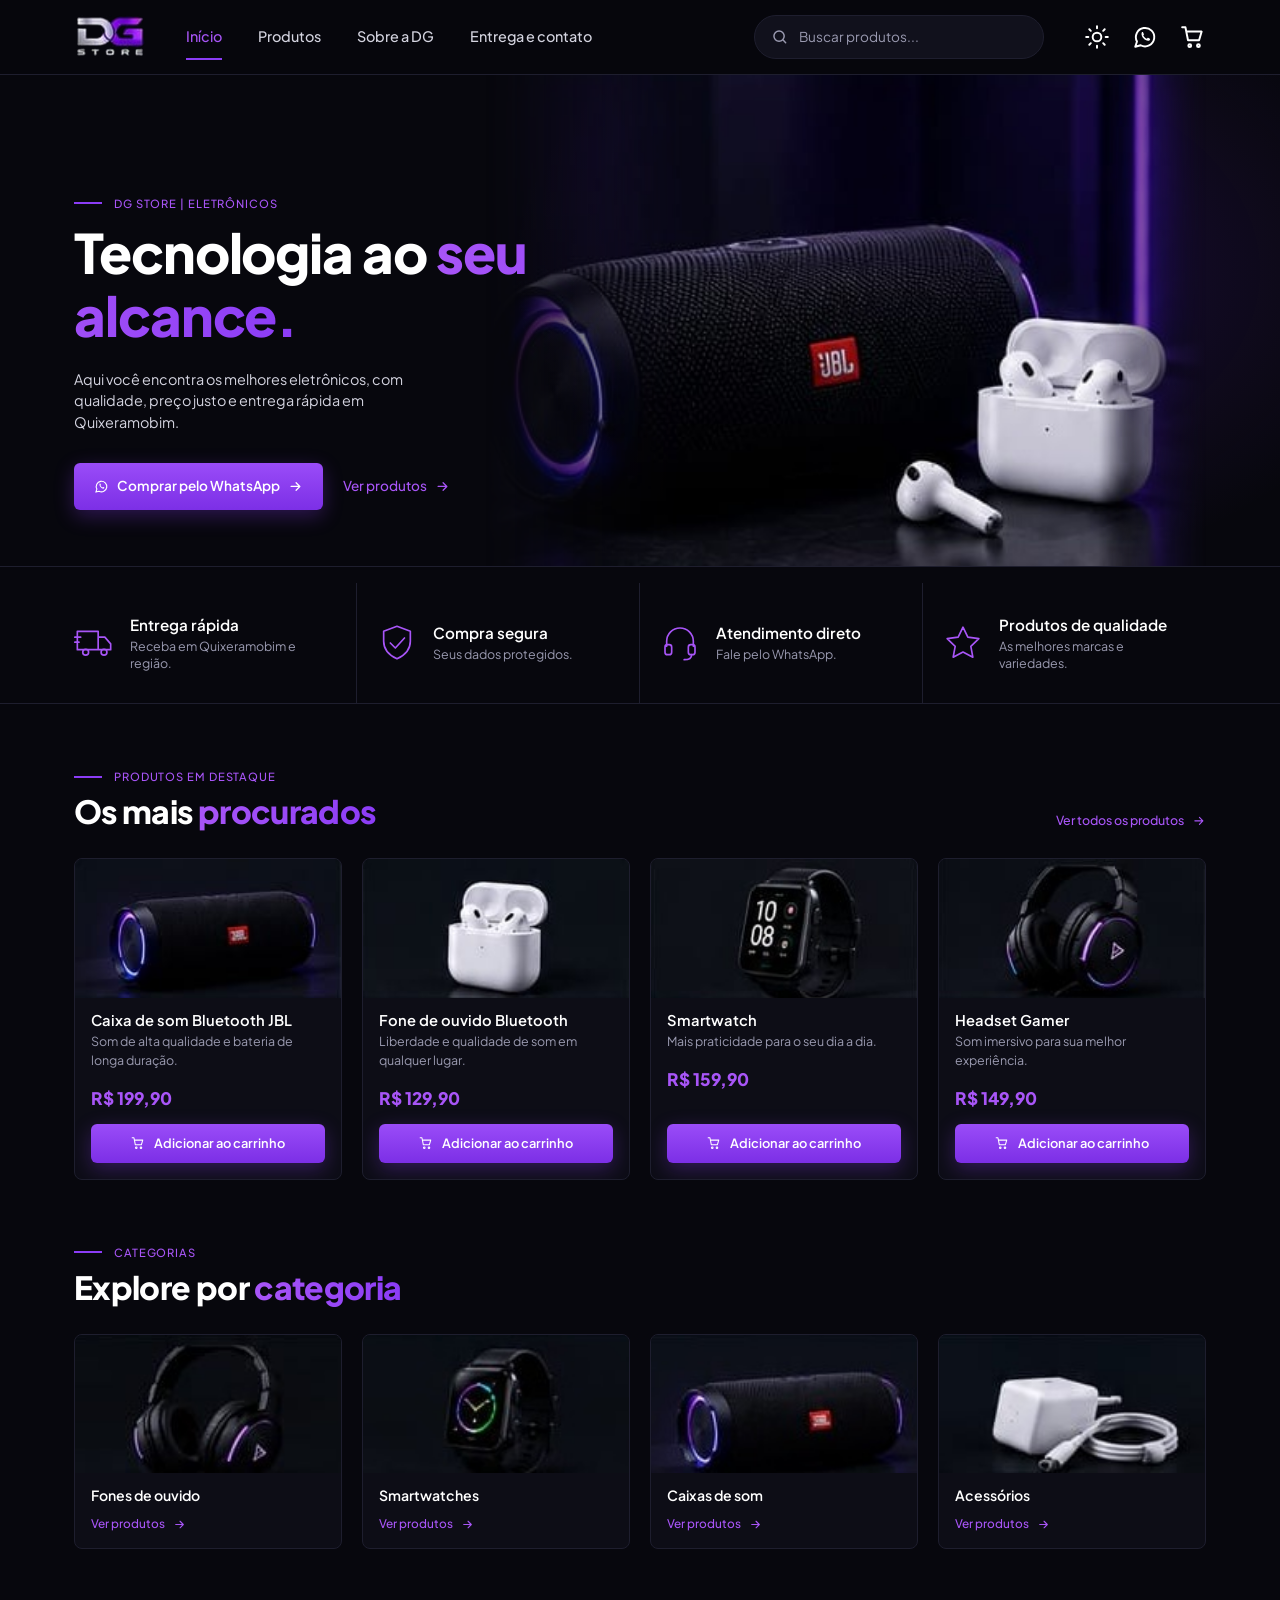
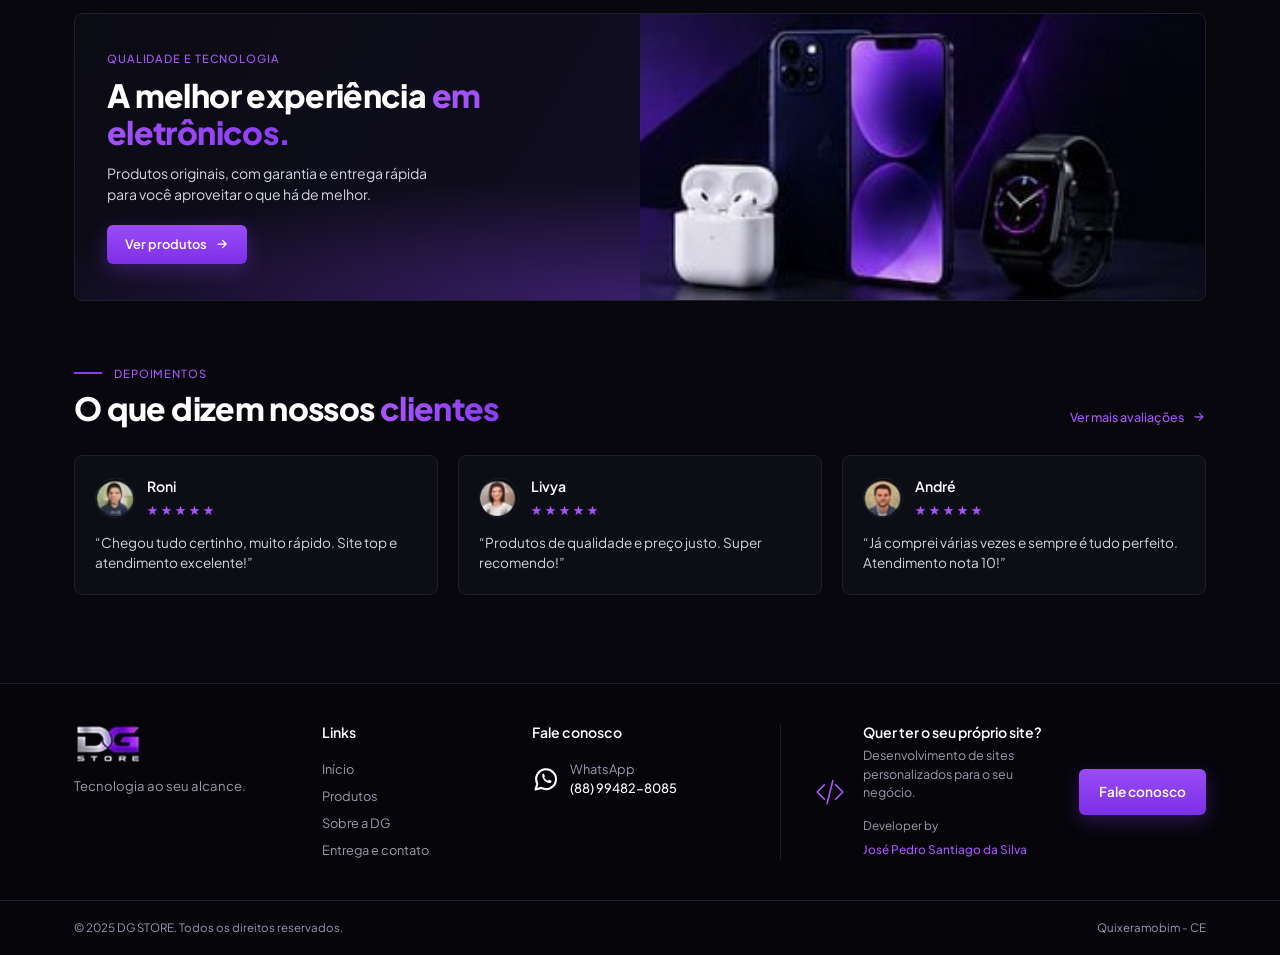
==== index.html @ e9f0715b "Primeiro commit" ====
<!DOCTYPE html>
<html lang="pt-BR">
<head>
  <meta charset="UTF-8">
  <meta name="viewport" content="width=device-width, initial-scale=1, viewport-fit=cover">
  <title>DG Store | Tecnologia ao seu alcance</title>
  <meta name="description" content="Os melhores eletrônicos com qualidade, preço justo e entrega rápida em Quixeramobim.">
  <meta name="theme-color" content="#07070d">
  <script src="js/theme.js"></script>
  <link rel="preconnect" href="https://fonts.googleapis.com">
  <link rel="preconnect" href="https://fonts.gstatic.com" crossorigin>
  <link href="https://fonts.googleapis.com/css2?family=Plus+Jakarta+Sans:wght@400;500;600;700;800&display=swap" rel="stylesheet">
  <link rel="stylesheet" href="css/base.css">
  <link rel="stylesheet" href="css/header.css">
  <link rel="stylesheet" href="css/hero.css">
  <link rel="stylesheet" href="css/sections.css">
  <link rel="stylesheet" href="css/cart.css">
  <link rel="stylesheet" href="css/footer.css">
</head>
<body class="home">
<div id="app-header"></div>

<main>
  <!-- 1. Hero -->
  <div class="intro screen">
  <section class="hero on-dark" id="inicio">
    <div class="container hero__inner">
      <div class="hero__content">
        <p class="eyebrow">DG Store | Eletrônicos</p>
        <h1>Tecnologia ao <span class="grad">seu alcance.</span></h1>
        <p class="hero__text">Aqui você encontra os melhores eletrônicos, com qualidade, preço justo e entrega rápida em Quixeramobim.</p>
        <div class="hero__actions">
          <a href="#" class="btn btn--primary" data-wa><svg class="icon"><use href="#i-wa"/></svg>Comprar pelo WhatsApp<svg class="icon"><use href="#i-arrow"/></svg></a>
          <a href="#produtos" class="link-arrow">Ver produtos <svg class="icon"><use href="#i-arrow"/></svg></a>
        </div>
      </div>
      <div class="hero__media"><img src="assets/img/hero.jpg" alt="Caixa de som JBL e fones de ouvido sem fio"></div>
    </div>
  </section>

  <!-- 2. Diferenciais -->
  <section class="features">
    <ul class="container features__list">
      <li><svg class="icon icon--xl"><use href="#i-truck"/></svg><div><strong>Entrega rápida</strong><span>Receba em Quixeramobim e região.</span></div></li>
      <li><svg class="icon icon--xl"><use href="#i-shield"/></svg><div><strong>Compra segura</strong><span>Seus dados protegidos.</span></div></li>
      <li><svg class="icon icon--xl"><use href="#i-headset"/></svg><div><strong>Atendimento direto</strong><span>Fale pelo WhatsApp.</span></div></li>
      <li><svg class="icon icon--xl"><use href="#i-star"/></svg><div><strong>Produtos de qualidade</strong><span>As melhores marcas e variedades.</span></div></li>
    </ul>
  </section>
  </div>

  <!-- 3. Mais procurados -->
  <section class="section screen" id="produtos">
    <div class="container">
      <header class="section__head">
        <div>
          <p class="eyebrow">Produtos em destaque</p>
          <h2>Os mais <span class="grad">procurados</span></h2>
        </div>
        <a href="#categorias" class="link-arrow link-arrow--sm">Ver todos os produtos <svg class="icon"><use href="#i-arrow"/></svg></a>
      </header>
      <div class="grid grid--products" id="productGrid"></div>
      <p class="empty" id="emptyMsg" hidden>Nenhum produto encontrado para sua busca.</p>
    </div>
  </section>

  <!-- 4. Categorias -->
  <section class="section screen" id="categorias">
    <div class="container">
      <header class="section__head">
        <div>
          <p class="eyebrow">Categorias</p>
          <h2>Explore por <span class="grad">categoria</span></h2>
        </div>
      </header>
      <div class="grid grid--categories" id="categoryGrid"></div>
    </div>
  </section>

  <!-- 5. Banner -->
  <section class="section screen" id="sobre">
    <div class="container">
      <div class="promo on-dark">
        <div class="promo__content">
          <p class="eyebrow eyebrow--plain">Qualidade e tecnologia</p>
          <h2>A melhor experiência <span class="grad">em eletrônicos.</span></h2>
          <p>Produtos originais, com garantia e entrega rápida para você aproveitar o que há de melhor.</p>
          <a href="#produtos" class="btn btn--primary btn--sm">Ver produtos <svg class="icon"><use href="#i-arrow"/></svg></a>
        </div>
        <div class="promo__media"><img src="assets/img/banner.jpg" alt="Smartphone, fones e smartwatch" loading="lazy"></div>
      </div>
    </div>
  </section>

  <!-- 6. Depoimentos -->
  <section class="section screen">
    <div class="container">
      <header class="section__head">
        <div>
          <p class="eyebrow">Depoimentos</p>
          <h2>O que dizem nossos <span class="grad">clientes</span></h2>
        </div>
        <a href="#" class="link-arrow link-arrow--sm" data-wa>Ver mais avaliações <svg class="icon"><use href="#i-arrow"/></svg></a>
      </header>
      <div class="grid grid--reviews" id="reviewGrid"></div>
    </div>
  </section>
</main>

<div id="app-footer"></div>

<script src="js/data.js"></script>
<script src="js/utils.js"></script>
<script src="js/cart.js"></script>
<script src="js/layout.js"></script>
<script src="js/cart-ui.js"></script>
<script src="js/render.js"></script>
<script src="js/main.js"></script>
</body>
</html>
---- css/base.css ----
/* ===== Variáveis ===== */
:root {
  --radius: 8px;
  --container: 1180px;
  --header-h: 64px;
  --font: "Plus Jakarta Sans", system-ui, -apple-system, "Segoe UI", sans-serif;
  --purple: #8b3cf6;
  --img-bg: #0b0f17; /* fundo das fotos de produto (escuras nos dois temas) */
}
@media (min-width: 900px) { :root { --header-h: 72px; } }

/* ===== Tema escuro (padrão). .on-dark mantém hero/banner escuros também no tema claro ===== */
:root, .on-dark {
  color-scheme: dark;
  --bg: #07070d;
  --surface: #0d0d16;
  --surface-2: #11111c;
  --border: #1e1e2e;
  --text: #ffffff;
  --text-soft: #d4d4e0;
  --muted: #9a9ab0;
  --purple-light: #a855f7;
  --grad-a: #a855f7;
  --grad-b: #8b3cf6;
  --header-bg: rgba(7, 7, 13, .94);
  --footer-bg: #05050a;
}

/* ===== Tema claro ===== */
:root[data-theme="light"] {
  color-scheme: light;
  --bg: #f4f4fa;
  --surface: #ffffff;
  --surface-2: #ececf6;
  --border: #dedeea;
  --text: #12121c;
  --text-soft: #3a3a52;
  --muted: #5f5f78;
  --purple-light: #7a2fe0;
  --grad-a: #8b3cf6;
  --grad-b: #6d28d9;
  --header-bg: rgba(255, 255, 255, .92);
  --footer-bg: #ffffff;
}
.on-dark { color: var(--text); }

/* ===== Reset ===== */
*, *::before, *::after { box-sizing: border-box; margin: 0; padding: 0; }
html {
  scroll-behavior: smooth;
  scroll-padding-top: var(--header-h);
  scroll-snap-type: y proximity; /* só age em elementos com scroll-snap-align (.screen) */
}
body {
  font-family: var(--font);
  background: var(--bg);
  color: var(--text);
  line-height: 1.5;
  -webkit-font-smoothing: antialiased;
  overflow-x: hidden;
}
body.no-scroll { overflow: hidden; }
img { display: block; max-width: 100%; height: auto; }
a { color: inherit; text-decoration: none; }
ul { list-style: none; }
button, input { font: inherit; color: inherit; }
button { background: none; border: 0; cursor: pointer; }
[hidden] { display: none !important; }
:focus-visible { outline: 2px solid var(--purple-light); outline-offset: 3px; }

/* ===== Layout ===== */
.container { width: 100%; max-width: var(--container); margin-inline: auto; padding-inline: 16px; }
@media (min-width: 600px) { .container { padding-inline: 24px; } }

/* Mobile: cada seção ocupa a tela inteira (abaixo do cabeçalho) */
.screen {
  display: flex;
  flex-direction: column;
  justify-content: center;
  min-height: calc(100vh - var(--header-h));
  min-height: calc(100svh - var(--header-h));
  scroll-snap-align: start;
}
/* Desktop: fluxo normal, sem tela cheia */
@media (min-width: 900px) {
  html { scroll-snap-type: none; }
  .screen { display: block; min-height: 0; scroll-snap-align: none; }
}

/* ===== Ícones ===== */
.icon { width: 1.1em; height: 1.1em; flex-shrink: 0; }
.icon--lg { width: 26px; height: 26px; }
.icon--xl { width: 40px; height: 40px; color: var(--purple-light); }

/* ===== Tipografia ===== */
h1, h2, h3 { line-height: 1.15; letter-spacing: -0.02em; }
h2 { font-size: clamp(1.5rem, 5vw, 2rem); font-weight: 800; }
.grad { background: linear-gradient(90deg, var(--grad-a), var(--grad-b)); -webkit-background-clip: text; background-clip: text; -webkit-text-fill-color: transparent; }

.eyebrow {
  display: flex;
  align-items: center;
  gap: 12px;
  margin-bottom: 10px;
  font-size: 0.7rem;
  font-weight: 500;
  letter-spacing: 0.08em;
  text-transform: uppercase;
  color: var(--purple-light);
}
.eyebrow::before { content: ""; width: 28px; height: 2px; background: var(--purple); }
.eyebrow--plain::before { display: none; }

/* ===== Botões e links ===== */
.btn {
  display: inline-flex;
  align-items: center;
  justify-content: center;
  gap: 8px;
  padding: 13px 20px;
  border-radius: 6px;
  font-size: 0.85rem;
  font-weight: 600;
  white-space: nowrap;
  transition: transform .2s, filter .2s;
}
.btn--primary { color: #fff; background: linear-gradient(180deg, #9a4cf8, #7c2fe6); box-shadow: 0 6px 20px rgba(139, 60, 246, .3); }
.btn--primary:hover:not(:disabled) { transform: translateY(-2px); filter: brightness(1.1); }
.btn:disabled { opacity: .45; cursor: not-allowed; box-shadow: none; }
.btn--sm { padding: 10px 12px; font-size: 0.78rem; }
.btn--block { width: 100%; }

.link-arrow {
  display: inline-flex;
  align-items: center;
  gap: 8px;
  font-size: 0.85rem;
  font-weight: 500;
  color: var(--purple-light);
  transition: gap .2s;
}
.link-arrow:hover { gap: 12px; }
.link-arrow--sm { font-size: 0.78rem; }
---- css/header.css ----
.header {
  position: sticky;
  top: 0;
  z-index: 50;
  background: var(--header-bg);
  backdrop-filter: blur(12px);
  border-bottom: 1px solid var(--border);
}
.header__inner { display: flex; align-items: center; min-height: var(--header-h); }
.logo img { width: 60px; height: auto; }

/* Mobile: menu em painel que abre sob o cabeçalho */
.header__menu {
  position: absolute;
  top: 100%; left: 0; right: 0;
  display: none;
  flex-direction: column;
  gap: 16px;
  padding: 8px 16px 24px;
  background: var(--bg);
  border-bottom: 1px solid var(--border);
}
.header__menu.is-open { display: flex; }

.nav { display: flex; flex-direction: column; }
.nav__link {
  position: relative;
  padding: 14px 0;
  border-bottom: 1px solid var(--border);
  font-size: 0.95rem;
  font-weight: 500;
  color: var(--text-soft);
}
.nav__link:hover, .nav__link.is-active { color: var(--purple-light); }

.search {
  display: flex;
  align-items: center;
  gap: 10px;
  padding: 12px 16px;
  background: var(--surface-2);
  border: 1px solid var(--border);
  border-radius: 999px;
  color: var(--muted);
}
.search:focus-within { border-color: var(--purple); }
.search input { flex: 1; min-width: 0; background: none; border: 0; outline: 0; font-size: 0.85rem; color: var(--text); }
.search input::placeholder { color: var(--muted); }

.header__actions { display: flex; align-items: center; gap: 20px; margin-left: auto; }
.icon-btn { position: relative; display: grid; place-items: center; transition: color .2s; }
.icon-btn:hover { color: var(--purple-light); }
.cart__badge {
  position: absolute;
  top: -8px; right: -10px;
  display: grid; place-items: center;
  min-width: 18px; height: 18px; padding: 0 4px;
  background: var(--purple);
  border-radius: 999px;
  font-size: 0.66rem;
  font-weight: 700;
}

/* Hambúrguer */
.burger { display: flex; flex-direction: column; justify-content: space-between; width: 26px; height: 20px; }
.burger span { height: 2px; background: var(--text); border-radius: 2px; transition: transform .25s, opacity .25s; }
.burger[aria-expanded="true"] span:nth-child(1) { transform: translateY(9px) rotate(45deg); }
.burger[aria-expanded="true"] span:nth-child(2) { opacity: 0; }
.burger[aria-expanded="true"] span:nth-child(3) { transform: translateY(-9px) rotate(-45deg); }

/* Desktop: menu em linha */
@media (min-width: 900px) {
  .header__inner { gap: 40px; }
  .logo img { width: 72px; }
  .burger { display: none; }
  .header__menu {
    position: static;
    flex: 1;
    display: flex;
    flex-direction: row;
    align-items: center;
    gap: 24px;
    padding: 0;
    background: none;
    border: 0;
  }
  .nav { flex-direction: row; gap: 36px; }
  .nav__link { padding: 26px 0; border: 0; font-size: 0.9rem; }
  .nav__link.is-active::after {
    content: "";
    position: absolute;
    left: 0; right: 0; bottom: 14px;
    height: 2px;
    background: var(--purple);
  }
  .search { width: 100%; max-width: 290px; margin-left: auto; padding: 11px 16px; }
  .header__actions { margin-left: 0; gap: 22px; }
}

/* ===== Botão de tema: mostra o sol no escuro e a lua no claro ===== */
.theme-toggle .icon-moon { display: none; }
:root[data-theme="light"] .theme-toggle .icon-sun { display: none; }
:root[data-theme="light"] .theme-toggle .icon-moon { display: block; }
/* Logo (branco) escurece no tema claro mantendo o roxo */
:root[data-theme="light"] .logo-img { filter: invert(1) hue-rotate(180deg); }
.burger span { background: var(--text); }
---- css/hero.css ----
/* ===== Mobile: hero + diferenciais formam uma única tela escura ===== */
.intro {
  background: radial-gradient(ellipse 90% 40% at 50% 55%, rgba(109, 40, 217, .28), transparent 70%), #07070d;
  border-bottom: 1px solid var(--border);
  color: #fff;
}

.hero {
  position: relative;
  flex: 1;
  display: flex;
  flex-direction: column;
  overflow: hidden;
}

/* Degradê atrás do texto para manter a leitura sobre a imagem */
.hero::before {
  content: "";
  position: absolute;
  inset: 0;
  z-index: 1;
  background: linear-gradient(to bottom, rgba(7, 7, 13, .9) 0%, rgba(7, 7, 13, .6) 50%, transparent 85%);
  pointer-events: none;
}

.hero__inner {
  flex: 1;
  display: flex;
  flex-direction: column;
  justify-content: flex-start;
  gap: 12px;
}

.hero__content {
  position: relative;
  z-index: 2;
  padding-top: 80px;
}

.hero h1 {
  margin-bottom: 10px;
  font-size: clamp(2rem, 9vw, 2.6rem);
  font-weight: 800;
}

.hero__text {
  max-width: 380px;
  margin-bottom: 16px;
  font-size: 0.9rem;
  color: var(--text-soft);
}

.hero__actions {
  display: flex;
  align-items: center;
  flex-wrap: wrap;
  gap: 10px 20px;
}

/* Imagem de fundo: ancorada na base do hero, atrás do texto, com a proporção original (594x304) */
.hero__media {
  position: absolute;
  bottom: 0;
  left: 50%;
  width: 150%;
  aspect-ratio: 594 / 304;
  transform: translateX(-46%);
  -webkit-mask-image: linear-gradient(to bottom, transparent, #000 40%);
  mask-image: linear-gradient(to bottom, transparent, #000 40%);
}

.hero__media img {
  width: 100%;
  height: 100%;
  object-fit: cover;
}

/* Diferenciais: 4 cartões compactos (2x2) dentro do hero */
.features__list {
  display: grid;
  grid-template-columns: 1fr 1fr;
  gap: 8px;
  padding-bottom: 14px;
  margin-top: 16px;
}

.features__list li {
  display: flex;
  flex-direction: column;
  gap: 6px;
  padding: 10px 12px;
  background: rgba(255, 255, 255, .05);
  border: 1px solid rgba(255, 255, 255, .1);
  border-radius: var(--radius);
}

.features__list .icon--xl {
  width: 24px;
  height: 24px;
}

.features__list strong {
  display: block;
  margin-bottom: 2px;
  font-size: 0.8rem;
  line-height: 1.25;
  font-weight: 600;
  color: #fff;
}

.features__list span {
  display: block;
  font-size: 0.7rem;
  line-height: 1.35;
  color: #b4b4c8;
}

/* ===== Desktop: hero com imagem à direita e faixa de diferenciais abaixo ===== */
@media (min-width: 900px) {
  .intro {
    background: none;
    color: inherit;
    border-bottom: 0;
  }

  .hero {
    display: block;
    border-bottom: 1px solid var(--border);
    background: radial-gradient(ellipse 50% 90% at 75% 40%, rgba(109, 40, 217, .22), transparent 70%), var(--bg);
  }

  .hero::before {
    display: none;
  }

  .hero__inner {
    position: relative;
    flex-direction: row;
    justify-content: flex-start;
    align-items: center;
    gap: 0;
    min-height: 420px;
  }

  .hero__content {
    max-width: 460px;
    max-width: 460px;
    padding-top: 120px;
    padding-bottom: 56px;
    position: relative;
    z-index: 2;
  }

  .hero h1 {
    margin-bottom: 22px;
    font-size: clamp(2.8rem, 4.6vw, 3.4rem);
  }

  .hero__text {
    margin-bottom: 30px;
  }

  .hero__media {  
    position: absolute;
    top: 0;
    right: 24px;
    bottom: 0;
    width: min(62%, 720px);
    left: auto;
    transform: none;
    aspect-ratio: auto;
    -webkit-mask-image: linear-gradient(to right, transparent, #000 28%, #000 85%, transparent);
    mask-image: linear-gradient(to right, transparent, #000 28%, #000 85%, transparent);
  }

  .features {
    border-bottom: 1px solid var(--border);
  }

  .features__list {
    grid-template-columns: repeat(4, 1fr);
    gap: 0;
    padding-bottom: 0;

  }

  .features__list li {
    flex-direction: row;
    align-items: center;
    gap: 16px;
    padding: 32px 20px;
    background: none;
    border: 0;
    border-right: 1px solid var(--border);
    border-radius: 0;
  }

  .features__list li:first-child {
    padding-left: 0;
  }

  .features__list li:last-child {
    border-right: 0;
  }

  .features__list .icon--xl {
    width: 40px;
    height: 40px;
  }

  .features__list strong {
    margin-bottom: 4px;
    font-size: 0.95rem;
    color: var(--text);
  }

  .features__list span {
    font-size: 0.78rem;
    color: var(--muted);
  }
}
---- css/sections.css ----
/* ===== Seção ===== */
.section { padding-block: 28px; }
.section__head { display: flex; flex-direction: column; align-items: flex-start; gap: 10px; margin-bottom: 20px; }
.section__head .eyebrow { margin-bottom: 8px; }

/* ===== Grids (mobile: 2 colunas compactas) ===== */
.grid { display: grid; gap: 12px; }
.grid--products, .grid--categories { grid-template-columns: repeat(2, 1fr); }
.grid--reviews { grid-template-columns: 1fr; }

.card {
  display: flex;
  flex-direction: column;
  overflow: hidden;
  background: var(--surface);
  border: 1px solid var(--border);
  border-radius: var(--radius);
  transition: border-color .25s;
}
.card:hover { border-color: rgba(139, 60, 246, .55); }
.card__img { aspect-ratio: 1.92; overflow: hidden; background: var(--img-bg); }
.card__img img { width: 100%; height: 100%; object-fit: cover; }

/* ===== Produtos ===== */
.product__body { display: flex; flex-direction: column; flex: 1; padding: 12px; }
.product__name { margin-bottom: 4px; font-size: 0.85rem; font-weight: 600; letter-spacing: 0; }
.product__desc { display: none; margin-bottom: 12px; font-size: 0.78rem; color: var(--muted); }
.product__price { margin: 4px 0 12px; font-size: 1rem; font-weight: 800; color: var(--purple-light); }
.product .btn { margin-top: auto; }
.btn__extra { display: none; }
.empty { padding: 32px 0; text-align: center; color: var(--muted); }

/* ===== Categorias ===== */
.category__body { padding: 10px 12px 12px; }
.category__name { display: block; margin-bottom: 4px; font-size: 0.88rem; font-weight: 600; }
.category .link-arrow { font-size: 0.74rem; }

/* ===== Banner ===== */
.promo {
  display: grid;
  overflow: hidden;
  border: 1px solid var(--border);
  border-radius: var(--radius);
  background:
    radial-gradient(ellipse 80% 60% at 50% 100%, rgba(139, 60, 246, .35), transparent 70%),
    linear-gradient(120deg, #0b0b14, #14102a);
}
.promo__content { padding: 28px 20px 8px; }
.promo h2 { margin-bottom: 12px; }
.promo p:not(.eyebrow) { max-width: 340px; margin-bottom: 20px; font-size: 0.88rem; color: var(--text-soft); }
.promo__media img { width: 100%; height: 220px; object-fit: cover; }

/* ===== Depoimentos ===== */
.review { padding: 18px; gap: 12px; }
.review__head { display: flex; align-items: center; gap: 12px; }
.review__head img { width: 40px; height: 40px; border-radius: 50%; object-fit: cover; border: 1px solid var(--border); }
.review__name { display: block; font-size: 0.88rem; font-weight: 600; }
.review__stars { color: var(--purple-light); font-size: 0.78rem; letter-spacing: 3px; }
.review p { font-size: 0.85rem; color: var(--text-soft); }

/* ===== Página de categoria ===== */
.page-head {
  padding-block: 28px 8px;
  background: radial-gradient(ellipse 70% 100% at 80% 0%, rgba(109, 40, 217, .22), transparent 70%);
}
.breadcrumb { display: flex; gap: 8px; margin-bottom: 18px; font-size: 0.78rem; color: var(--muted); }
.breadcrumb a:hover { color: var(--purple-light); }
.page-head h1 { margin-bottom: 10px; font-size: clamp(1.9rem, 8vw, 2.8rem); font-weight: 800; }
.page-head__desc { max-width: 520px; font-size: 0.92rem; color: var(--text-soft); }

/* ===== Tablet e acima ===== */
@media (min-width: 600px) {
  .grid { gap: 16px; }
  .grid--reviews { grid-template-columns: repeat(3, 1fr); }
  .product__desc { display: block; }
  .btn__extra { display: inline; }
  .section__head { flex-direction: row; align-items: flex-end; justify-content: space-between; }
  .promo { grid-template-columns: 1fr 1fr; }
  .promo__content { align-self: center; padding: 36px 32px; }
  .promo__media img { height: 100%; min-height: 200px; }
}

/* ===== Desktop ===== */
@media (min-width: 900px) {
  .section { padding-block: 40px 24px; }
  .section#produtos { padding-top: 64px; }
  .section__head { margin-bottom: 28px; }
  .grid { gap: 20px; }
  .grid--products, .grid--categories { grid-template-columns: repeat(4, 1fr); }
  .product__body { padding: 14px 16px 16px; }
  .product__name { font-size: 0.92rem; }
  .product__price { font-size: 1.08rem; }
  .btn--sm { padding: 10px 18px; font-size: 0.8rem; }
  .category__body { padding: 12px 16px 14px; }
  .review { padding: 20px; }
  .page-head { padding-block: 40px 16px; }
}

/* ===== Mobile e tablet: seções em tela cheia sem espaços vazios ===== */
@media (max-width: 899px) {
  .section.screen { padding-block: 20px; }
  .section.screen > .container { flex: 1; display: flex; flex-direction: column; }
  .section.screen .section__head { margin-bottom: 16px; }
  .section.screen .grid { flex: 1; grid-auto-rows: 1fr; }
  .section.screen .card__img { flex: 1; aspect-ratio: auto; min-height: 100px; }

  .product__name { font-size: 0.92rem; }
  .category__name { font-size: 0.95rem; }
  .review { justify-content: center; }
  .review__head img { width: 48px; height: 48px; }
  .review p { font-size: 0.95rem; }

  .promo { flex: 1; }
}
@media (max-width: 599px) {
  .promo { grid-template-rows: auto 1fr; }
  .promo__media { min-height: 0; position: relative; }
  .promo__media img { position: absolute; inset: 0; height: 100%; }
}

/* Cartões de produto: imagem com a proporção exata do cartão (quadrada no celular) */
.card__img picture { display: contents; }
@media (max-width: 899px) {
  .section.screen > .container { justify-content: center; }
  .section.screen .grid--products { flex: none; grid-auto-rows: auto; }
  .section.screen .product .card__img { flex: none; aspect-ratio: 1.5; min-height: 0; }
}
@media (max-width: 599px) {
  .section.screen .product .card__img { aspect-ratio: 1; }
}
---- css/cart.css ----
/* ===== Gaveta do carrinho ===== */
.drawer-overlay {
  position: fixed;
  inset: 0;
  z-index: 90;
  background: rgba(0, 0, 0, .65);
  opacity: 0;
  pointer-events: none;
  transition: opacity .25s;
}
.drawer-overlay.is-open { opacity: 1; pointer-events: auto; }

.drawer {
  position: fixed;
  top: 0; right: 0; bottom: 0;
  z-index: 100;
  display: flex;
  flex-direction: column;
  width: min(100%, 420px);
  background: var(--surface);
  border-left: 1px solid var(--border);
  transform: translateX(100%);
  visibility: hidden;
  transition: transform .3s, visibility 0s .3s;
}
.drawer.is-open { transform: none; visibility: visible; transition: transform .3s; }

.drawer__head {
  display: flex;
  align-items: center;
  justify-content: space-between;
  padding: 16px;
  border-bottom: 1px solid var(--border);
}
.drawer__head h2 { font-size: 1.15rem; }
.drawer__body { flex: 1; overflow-y: auto; padding: 8px 16px; }
.cart-empty { padding: 48px 8px; text-align: center; font-size: 0.9rem; color: var(--muted); }

.cart-item { display: grid; grid-template-columns: 64px 1fr auto; gap: 12px; align-items: start; padding: 14px 0; border-bottom: 1px solid var(--border); }
.cart-item img { width: 64px; height: 64px; object-fit: cover; border-radius: 6px; background: var(--img-bg); }
.cart-item__name { display: block; font-size: 0.88rem; font-weight: 600; line-height: 1.3; }
.cart-item__price { display: block; margin: 2px 0 8px; font-size: 0.88rem; font-weight: 700; color: var(--purple-light); }

.qty { display: inline-flex; align-items: center; border: 1px solid var(--border); border-radius: 6px; }
.qty button { width: 32px; height: 30px; font-size: 1.1rem; transition: color .2s; }
.qty button:hover { color: var(--purple-light); }
.qty span { min-width: 28px; text-align: center; font-size: 0.85rem; font-weight: 600; }

.drawer__foot {
  display: flex;
  flex-direction: column;
  gap: 12px;
  padding: 16px;
  padding-bottom: max(16px, env(safe-area-inset-bottom));
  border-top: 1px solid var(--border);
}
.field { display: flex; flex-direction: column; gap: 6px; font-size: 0.78rem; color: var(--muted); }
.field input {
  padding: 11px 14px;
  background: var(--surface-2);
  border: 1px solid var(--border);
  border-radius: 6px;
  font-size: 0.88rem;
  outline: 0;
}
.field input:focus { border-color: var(--purple); }
.drawer__total { display: flex; justify-content: space-between; align-items: center; font-size: 0.95rem; }
.drawer__total strong { font-size: 1.25rem; font-weight: 800; color: var(--purple-light); }
.drawer__clear { align-self: center; font-size: 0.78rem; color: var(--muted); text-decoration: underline; }
.drawer__clear:hover { color: var(--text); }

/* ===== Aviso rápido ===== */
.toast {
  position: fixed;
  left: 50%;
  bottom: max(20px, env(safe-area-inset-bottom));
  z-index: 120;
  width: max-content;
  max-width: calc(100% - 32px);
  padding: 12px 18px;
  background: var(--purple);
  border-radius: 999px;
  font-size: 0.82rem;
  font-weight: 600;
  text-align: center;
  box-shadow: 0 8px 24px rgba(0, 0, 0, .5);
  transform: translate(-50%, 20px);
  opacity: 0;
  pointer-events: none;
  transition: transform .25s, opacity .25s;
}
.toast.is-visible { transform: translate(-50%, 0); opacity: 1; }
---- css/footer.css ----
.footer { display: flex; flex-direction: column; margin-top: 32px; background: var(--footer-bg); border-top: 1px solid var(--border); }
.footer__grid { display: grid; grid-template-columns: 1fr 1fr; gap: 28px 20px; padding-block: 32px; }
.footer__brand { grid-column: 1 / -1; }
.footer__brand img { width: 68px; margin-bottom: 12px; }
.footer__brand p { font-size: 0.82rem; color: var(--muted); }

.footer h3 { margin-bottom: 12px; font-size: 0.88rem; font-weight: 600; letter-spacing: 0; }
.footer__col { display: flex; flex-direction: column; gap: 8px; }
.footer__col a { font-size: 0.8rem; color: var(--muted); transition: color .2s; }
.footer__col a:hover { color: var(--purple-light); }
.footer .footer__wa { display: flex; align-items: center; gap: 10px; line-height: 1.5; }
.footer__wa .icon { width: 28px; height: 28px; color: var(--text); }
.footer__wa strong { color: var(--text); font-weight: 500; }

.footer__dev {
  grid-column: 1 / -1;
  display: flex;
  flex-wrap: wrap;
  align-items: center;
  gap: 16px;
  padding-top: 24px;
  border-top: 1px solid var(--border);
}
.footer__dev .icon--xl { width: 34px; height: 34px; }
.footer__dev > div { flex: 1; min-width: 200px; }
.footer__dev h3 { margin-bottom: 6px; }
.footer__dev p { margin-bottom: 10px; font-size: 0.78rem; color: var(--muted); }
.footer__dev small { font-size: 0.74rem; color: var(--muted); line-height: 1.6; }
.footer__dev small a { color: var(--purple-light); font-weight: 500; }
.footer__dev .btn { width: 100%; }

.footer__bottom { padding-block: 18px; border-top: 1px solid var(--border); font-size: 0.72rem; color: var(--muted); }
.footer__bottom .container { display: flex; flex-direction: column; align-items: center; gap: 6px; text-align: center; }

/* Início no celular: o rodapé também ocupa a tela */
.home .footer {
  min-height: calc(100vh - var(--header-h));
  min-height: calc(100svh - var(--header-h));
  margin-top: 0;
  scroll-snap-align: start;
}
.home .footer__grid { flex: 1; align-content: center; }

@media (min-width: 900px) {
  .footer, .home .footer { min-height: 0; margin-top: 64px; scroll-snap-align: none; }
  .footer__grid, .home .footer__grid { flex: none; grid-template-columns: 1.1fr .9fr 1.1fr 2fr; gap: 32px; padding-block: 40px; }
  .footer__brand { grid-column: auto; }
  .footer__dev { grid-column: auto; flex-wrap: nowrap; padding: 0 0 0 32px; border-top: 0; border-left: 1px solid var(--border); }
  .footer__dev .btn { width: auto; }
  .footer__bottom .container { flex-direction: row; justify-content: space-between; }
}
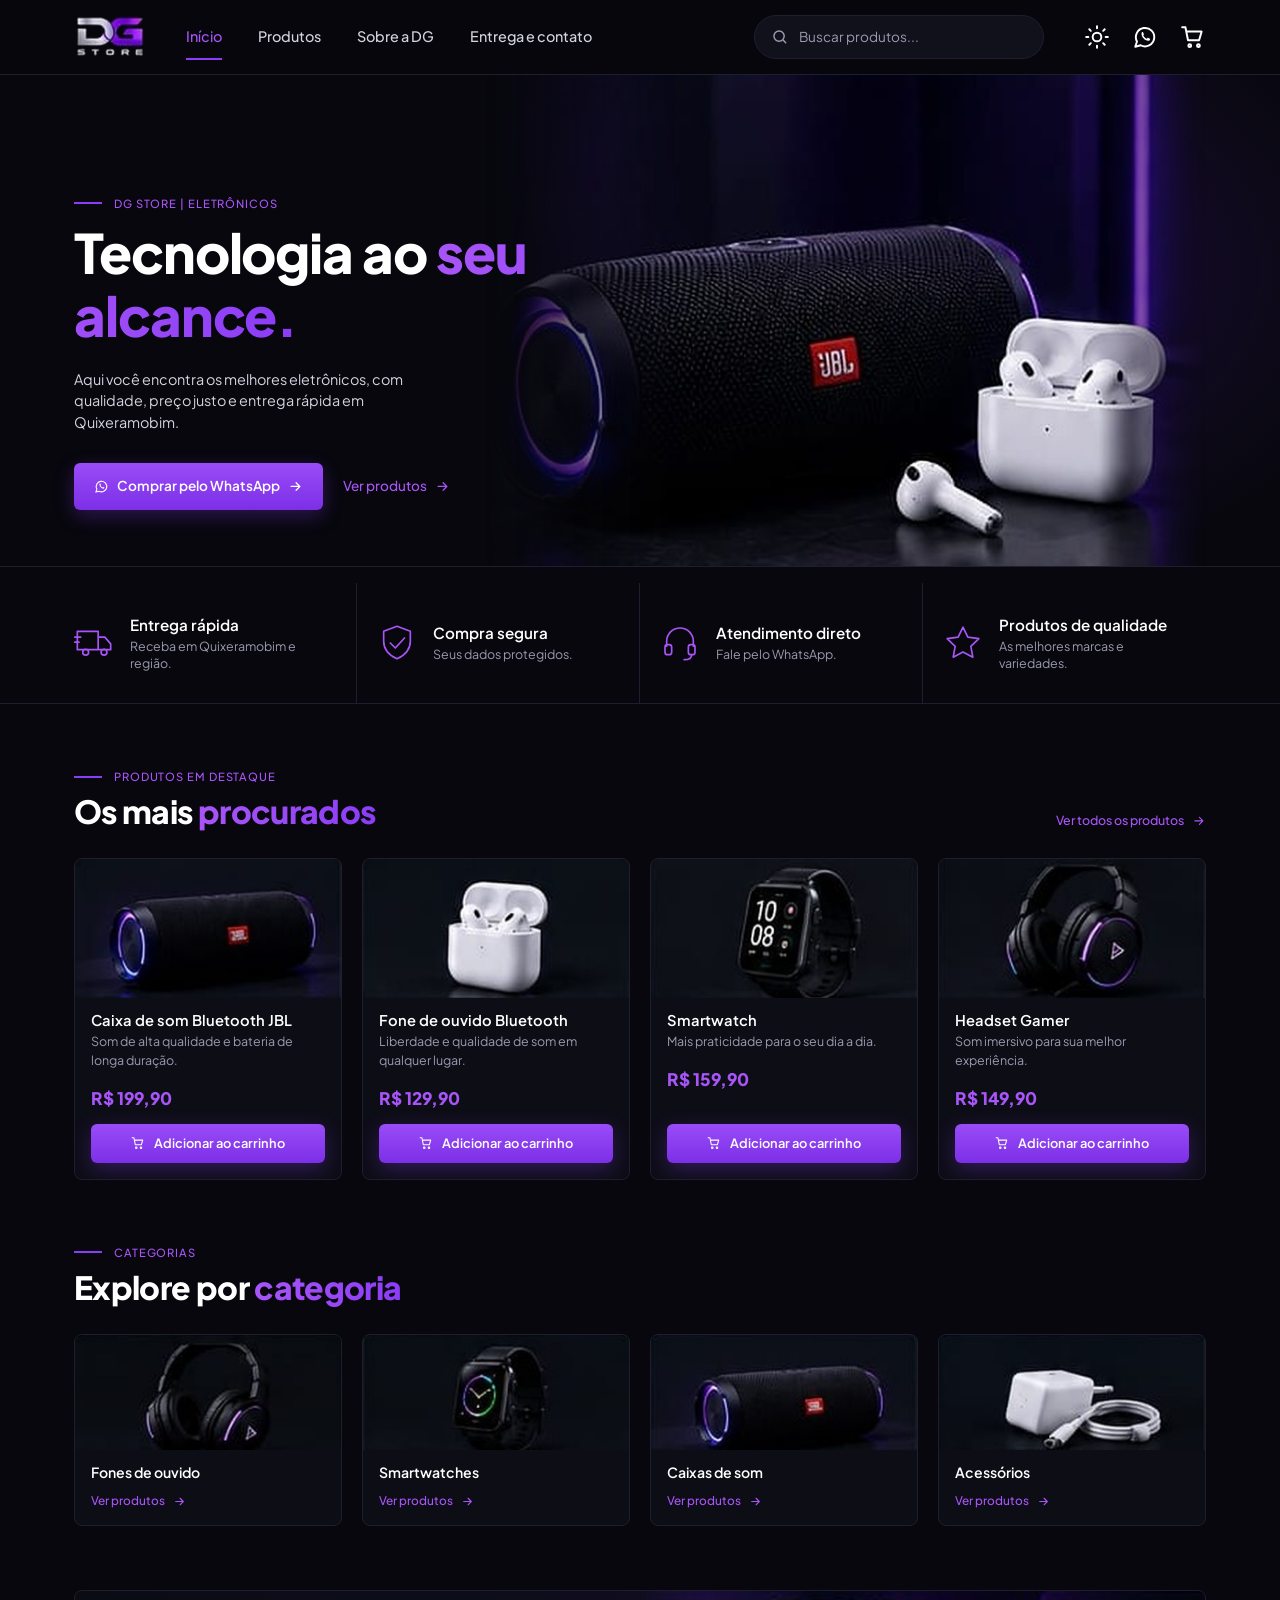
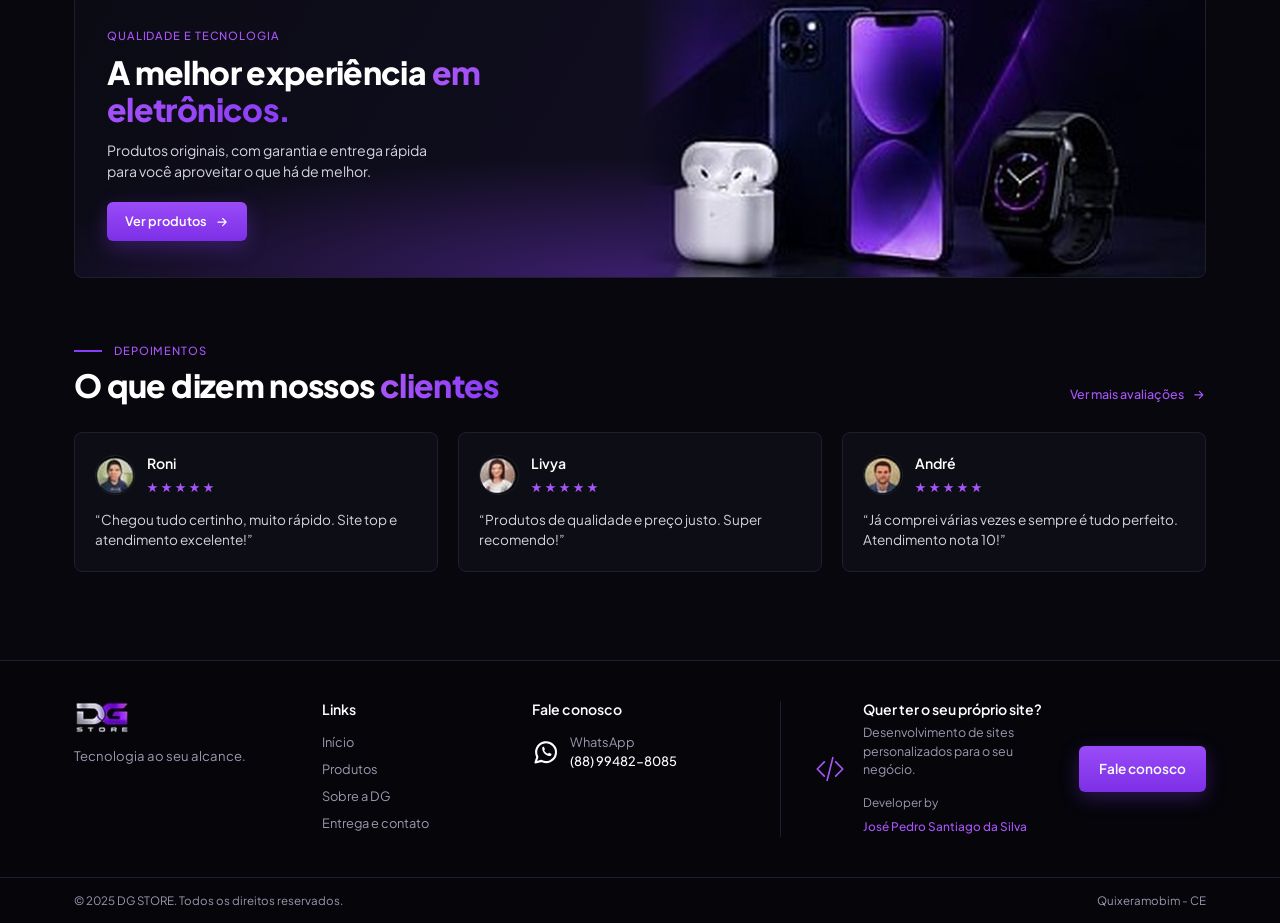
==== commit 273218d7: "Atualiza projeto" ====
--- a/index.html
+++ b/index.html
@@ -23,7 +23,7 @@
 <main>
   <!-- 1. Hero -->
   <div class="intro screen">
-  <section class="hero on-dark" id="inicio">
+  <section class="hero" id="inicio">
     <div class="container hero__inner">
       <div class="hero__content">
         <p class="eyebrow">DG Store | Eletrônicos</p>
@@ -87,7 +87,12 @@
           <p>Produtos originais, com garantia e entrega rápida para você aproveitar o que há de melhor.</p>
           <a href="#produtos" class="btn btn--primary btn--sm">Ver produtos <svg class="icon"><use href="#i-arrow"/></svg></a>
         </div>
-        <div class="promo__media"><img src="assets/img/banner.jpg" alt="Smartphone, fones e smartwatch" loading="lazy"></div>
+        <div class="promo__media">
+          <picture>
+            <source media="(max-width: 899px)" srcset="assets/img/banner-m.jpg">
+            <img src="assets/img/banner.jpg" alt="Smartphone, fones e smartwatch" loading="lazy">
+          </picture>
+        </div>
       </div>
     </div>
   </section>
--- a/css/base.css
+++ b/css/base.css
@@ -24,6 +24,7 @@
   --grad-b: #8b3cf6;
   --header-bg: rgba(7, 7, 13, .94);
   --footer-bg: #05050a;
+  --glow: rgba(109, 40, 217, .28);
 }
 
 /* ===== Tema claro ===== */
@@ -41,6 +42,7 @@
   --grad-b: #6d28d9;
   --header-bg: rgba(255, 255, 255, .92);
   --footer-bg: #ffffff;
+  --glow: rgba(139, 60, 246, .14);
 }
 .on-dark { color: var(--text); }
 
--- a/css/header.css
+++ b/css/header.css
@@ -101,6 +101,8 @@
 .theme-toggle .icon-moon { display: none; }
 :root[data-theme="light"] .theme-toggle .icon-sun { display: none; }
 :root[data-theme="light"] .theme-toggle .icon-moon { display: block; }
-/* Logo (branco) escurece no tema claro mantendo o roxo */
-:root[data-theme="light"] .logo-img { filter: invert(1) hue-rotate(180deg); }
+/* Dois logos: o claro escurece o D e o STORE mantendo o G roxo */
+.logo-img--light { display: none; }
+:root[data-theme="light"] .logo-img--dark { display: none; }
+:root[data-theme="light"] .logo-img--light { display: block; }
 .burger span { background: var(--text); }
--- a/css/hero.css
+++ b/css/hero.css
@@ -1,8 +1,8 @@
-/* ===== Mobile: hero + diferenciais formam uma única tela escura ===== */
+/* ===== Mobile: hero + diferenciais formam uma única tela, que segue o tema (escuro ou claro) ===== */
 .intro {
-  background: radial-gradient(ellipse 90% 40% at 50% 55%, rgba(109, 40, 217, .28), transparent 70%), #07070d;
+  background: radial-gradient(ellipse 90% 40% at 50% 55%, var(--glow), transparent 70%), var(--bg);
   border-bottom: 1px solid var(--border);
-  color: #fff;
+  color: var(--text);
 }
 
 .hero {
@@ -19,7 +19,7 @@
   position: absolute;
   inset: 0;
   z-index: 1;
-  background: linear-gradient(to bottom, rgba(7, 7, 13, .9) 0%, rgba(7, 7, 13, .6) 50%, transparent 85%);
+  background: linear-gradient(to bottom, color-mix(in srgb, var(--bg) 90%, transparent) 0%, color-mix(in srgb, var(--bg) 60%, transparent) 50%, transparent 85%);
   pointer-events: none;
 }
 
@@ -89,8 +89,8 @@
   flex-direction: column;
   gap: 6px;
   padding: 10px 12px;
-  background: rgba(255, 255, 255, .05);
-  border: 1px solid rgba(255, 255, 255, .1);
+  background: var(--surface);
+  border: 1px solid var(--border);
   border-radius: var(--radius);
 }
 
@@ -105,14 +105,32 @@
   font-size: 0.8rem;
   line-height: 1.25;
   font-weight: 600;
-  color: #fff;
+  color: var(--text);
 }
 
 .features__list span {
   display: block;
   font-size: 0.7rem;
   line-height: 1.35;
-  color: #b4b4c8;
+  color: var(--muted);
+}
+
+/* Tema claro no celular: seção branca e a foto escura vira um cartão arredondado abaixo do texto */
+:root[data-theme="light"] .hero::before { display: none; }
+:root[data-theme="light"] .hero__inner { gap: 12px; }
+:root[data-theme="light"] .hero__media {
+  position: relative;
+  bottom: auto;
+  left: auto;
+  width: 100%;
+  aspect-ratio: 2.3 / 1;
+  margin-top: auto;
+  transform: none;
+  overflow: hidden;
+  border-radius: 14px;
+  box-shadow: 0 12px 28px rgba(40, 20, 90, .18);
+  -webkit-mask-image: none;
+  mask-image: none;
 }
 
 /* ===== Desktop: hero com imagem à direita e faixa de diferenciais abaixo ===== */
@@ -121,6 +139,31 @@
     background: none;
     color: inherit;
     border-bottom: 0;
+  }
+
+  /* No desktop o hero é sempre escuro (a foto tem fundo escuro), em qualquer tema */
+  .hero {
+    --bg: #07070d;
+    --border: #1e1e2e;
+    --text: #ffffff;
+    --text-soft: #d4d4e0;
+    --purple-light: #a855f7;
+    --grad-a: #a855f7;
+    --grad-b: #8b3cf6;
+    color: #fff;
+  }
+  :root[data-theme="light"] .hero__media {
+    position: absolute;
+    top: 0;
+    right: 24px;
+    bottom: 0;
+    width: min(62%, 720px);
+    margin: 0;
+    aspect-ratio: auto;
+    border-radius: 0;
+    box-shadow: none;
+    -webkit-mask-image: linear-gradient(to right, transparent, #000 28%, #000 85%, transparent);
+    mask-image: linear-gradient(to right, transparent, #000 28%, #000 85%, transparent);
   }
 
   .hero {
--- a/css/sections.css
+++ b/css/sections.css
@@ -31,6 +31,7 @@
 .empty { padding: 32px 0; text-align: center; color: var(--muted); }
 
 /* ===== Categorias ===== */
+.category .card__img { aspect-ratio: 2.3; }
 .category__body { padding: 10px 12px 12px; }
 .category__name { display: block; margin-bottom: 4px; font-size: 0.88rem; font-weight: 600; }
 .category .link-arrow { font-size: 0.74rem; }
@@ -48,7 +49,8 @@
 .promo__content { padding: 28px 20px 8px; }
 .promo h2 { margin-bottom: 12px; }
 .promo p:not(.eyebrow) { max-width: 340px; margin-bottom: 20px; font-size: 0.88rem; color: var(--text-soft); }
-.promo__media img { width: 100%; height: 220px; object-fit: cover; }
+.promo__media picture { display: contents; }
+.promo__media img { width: 100%; height: auto; aspect-ratio: 1.25; object-fit: cover; }
 
 /* ===== Depoimentos ===== */
 .review { padding: 18px; gap: 12px; }
@@ -86,6 +88,7 @@
   .section#produtos { padding-top: 64px; }
   .section__head { margin-bottom: 28px; }
   .grid { gap: 20px; }
+  .promo__media img { aspect-ratio: auto; }
   .grid--products, .grid--categories { grid-template-columns: repeat(4, 1fr); }
   .product__body { padding: 14px 16px 16px; }
   .product__name { font-size: 0.92rem; }
@@ -106,16 +109,12 @@
 
   .product__name { font-size: 0.92rem; }
   .category__name { font-size: 0.95rem; }
-  .review { justify-content: center; }
-  .review__head img { width: 48px; height: 48px; }
-  .review p { font-size: 0.95rem; }
+  .review { justify-content: center; gap: 14px; padding: 22px; }
+  .review__head img { width: 56px; height: 56px; }
+  .review__name { font-size: 1rem; }
+  .review__stars { font-size: 0.9rem; }
+  .review p { font-size: 1.05rem; line-height: 1.55; }
 
-  .promo { flex: 1; }
-}
-@media (max-width: 599px) {
-  .promo { grid-template-rows: auto 1fr; }
-  .promo__media { min-height: 0; position: relative; }
-  .promo__media img { position: absolute; inset: 0; height: 100%; }
 }
 
 /* Cartões de produto: imagem com a proporção exata do cartão (quadrada no celular) */
@@ -128,3 +127,36 @@
 @media (max-width: 599px) {
   .section.screen .product .card__img { aspect-ratio: 1; }
 }
+
+/* Categorias: foto inteira, sem esticar nem cortar */
+@media (max-width: 899px) {
+  .section.screen .grid--categories { flex: none; grid-auto-rows: auto; }
+  .section.screen .category .card__img { flex: none; aspect-ratio: 2.3; min-height: 0; }
+}
+/* Celular: cartão horizontal (miniatura à esquerda, nome à direita) */
+@media (max-width: 599px) {
+  .grid--categories { grid-template-columns: 1fr; }
+  .category { flex-direction: row; align-items: stretch; }
+  .section.screen .category .card__img { flex: 0 0 42%; aspect-ratio: 1.2; }
+  .category__body { flex: 1; display: flex; flex-direction: column; justify-content: center; gap: 6px; padding: 12px 16px; }
+  .category__name { margin: 0; font-size: 1.05rem; }
+  .category .link-arrow { font-size: 0.8rem; }
+}
+
+/* Emendas suaves: a foto se funde ao fundo do cartão */
+.promo__media img {
+  -webkit-mask-image: linear-gradient(to bottom, transparent, #000 28%);
+          mask-image: linear-gradient(to bottom, transparent, #000 28%);
+}
+@media (min-width: 600px) {
+  .promo__media img {
+    -webkit-mask-image: linear-gradient(to right, transparent, #000 12%);
+            mask-image: linear-gradient(to right, transparent, #000 12%);
+  }
+}
+@media (max-width: 599px) {
+  :root:not([data-theme="light"]) .category .card__img img {
+    -webkit-mask-image: linear-gradient(to right, #000 78%, transparent);
+            mask-image: linear-gradient(to right, #000 78%, transparent);
+  }
+}
--- a/css/footer.css
+++ b/css/footer.css
@@ -1,10 +1,10 @@
-.footer { display: flex; flex-direction: column; margin-top: 32px; background: var(--footer-bg); border-top: 1px solid var(--border); }
-.footer__grid { display: grid; grid-template-columns: 1fr 1fr; gap: 28px 20px; padding-block: 32px; }
-.footer__brand { grid-column: 1 / -1; }
-.footer__brand img { width: 68px; margin-bottom: 12px; }
+.footer { display: flex; flex-direction: column; margin-top: 0; background: var(--footer-bg); border-top: 1px solid var(--border); }
+.footer__grid { display: grid; grid-template-columns: 1fr 1fr; gap: 20px 16px; padding-block: 24px; }
+.footer__brand { grid-column: 1 / -1; display: flex; align-items: center; gap: 12px; }
+.footer__brand img { width: 56px; }
 .footer__brand p { font-size: 0.82rem; color: var(--muted); }
 
-.footer h3 { margin-bottom: 12px; font-size: 0.88rem; font-weight: 600; letter-spacing: 0; }
+.footer h3 { margin-bottom: 8px; font-size: 0.88rem; font-weight: 600; letter-spacing: 0; }
 .footer__col { display: flex; flex-direction: column; gap: 8px; }
 .footer__col a { font-size: 0.8rem; color: var(--muted); transition: color .2s; }
 .footer__col a:hover { color: var(--purple-light); }
@@ -17,8 +17,8 @@
   display: flex;
   flex-wrap: wrap;
   align-items: center;
-  gap: 16px;
-  padding-top: 24px;
+  gap: 12px 16px;
+  padding-top: 16px;
   border-top: 1px solid var(--border);
 }
 .footer__dev .icon--xl { width: 34px; height: 34px; }
@@ -29,22 +29,14 @@
 .footer__dev small a { color: var(--purple-light); font-weight: 500; }
 .footer__dev .btn { width: 100%; }
 
-.footer__bottom { padding-block: 18px; border-top: 1px solid var(--border); font-size: 0.72rem; color: var(--muted); }
+.footer__bottom { padding-block: 14px; border-top: 1px solid var(--border); font-size: 0.72rem; color: var(--muted); }
 .footer__bottom .container { display: flex; flex-direction: column; align-items: center; gap: 6px; text-align: center; }
 
-/* Início no celular: o rodapé também ocupa a tela */
-.home .footer {
-  min-height: calc(100vh - var(--header-h));
-  min-height: calc(100svh - var(--header-h));
-  margin-top: 0;
-  scroll-snap-align: start;
-}
-.home .footer__grid { flex: 1; align-content: center; }
-
 @media (min-width: 900px) {
-  .footer, .home .footer { min-height: 0; margin-top: 64px; scroll-snap-align: none; }
-  .footer__grid, .home .footer__grid { flex: none; grid-template-columns: 1.1fr .9fr 1.1fr 2fr; gap: 32px; padding-block: 40px; }
-  .footer__brand { grid-column: auto; }
+  .footer { margin-top: 64px; }
+  .footer__grid { grid-template-columns: 1.1fr .9fr 1.1fr 2fr; gap: 32px; padding-block: 40px; }
+  .footer__brand { display: block; grid-column: auto; }
+  .footer__brand img { margin-bottom: 12px; }
   .footer__dev { grid-column: auto; flex-wrap: nowrap; padding: 0 0 0 32px; border-top: 0; border-left: 1px solid var(--border); }
   .footer__dev .btn { width: auto; }
   .footer__bottom .container { flex-direction: row; justify-content: space-between; }
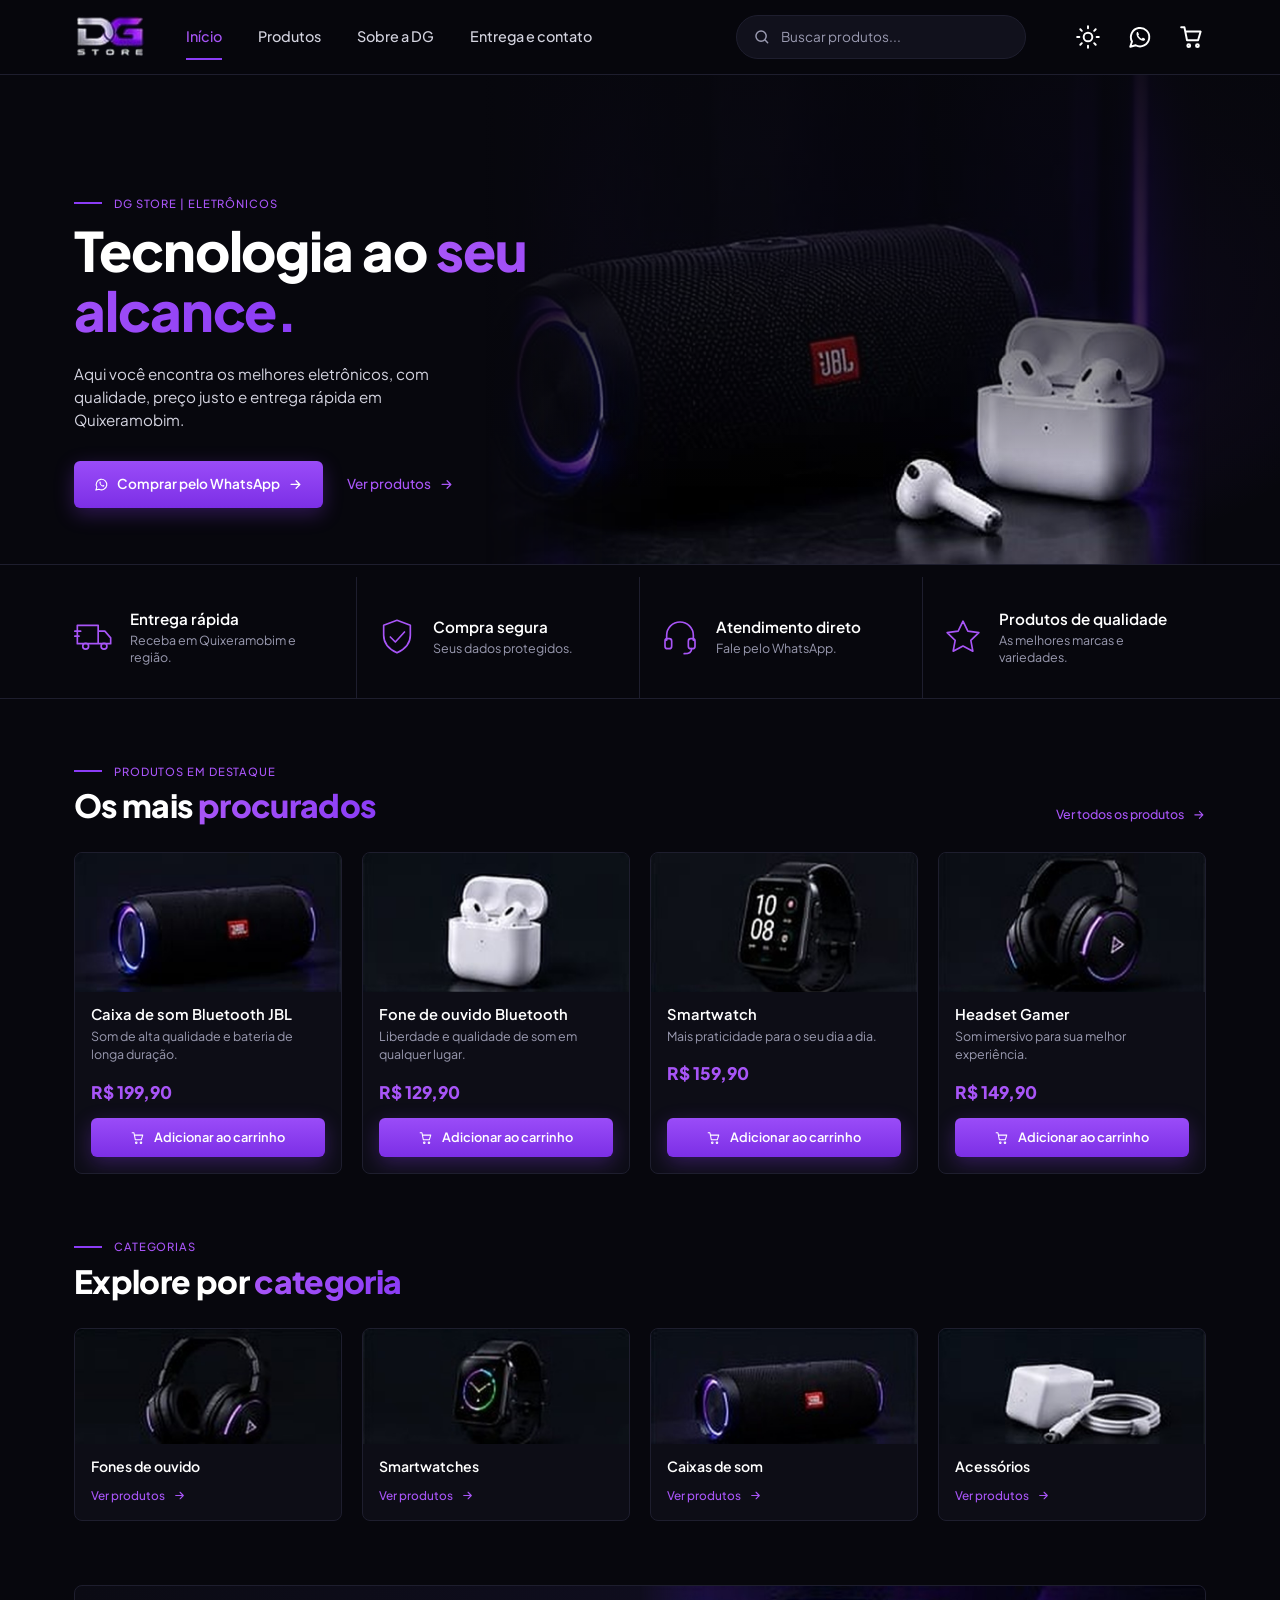
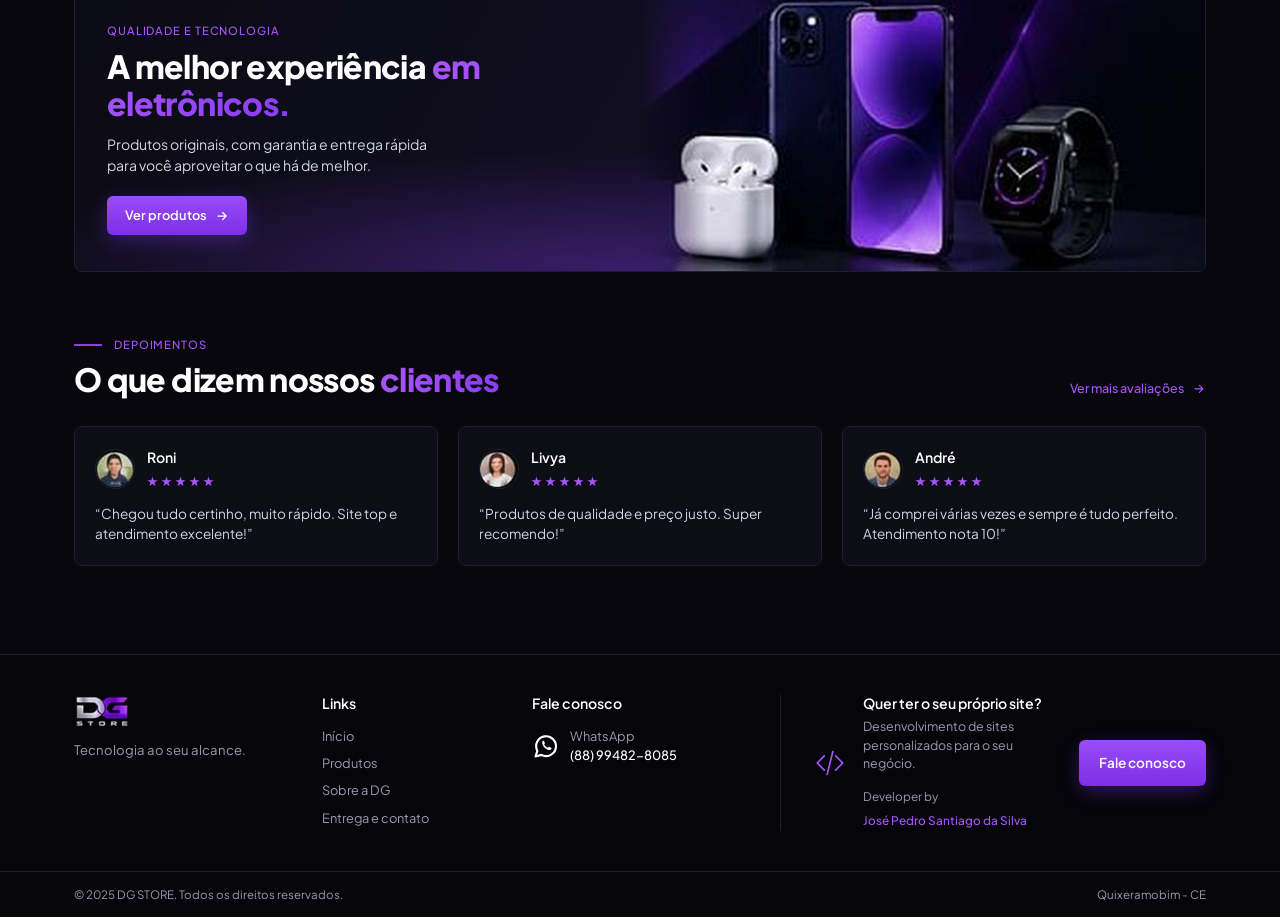
==== commit 2ecbd3b8: "Atualiza projeto" ====
--- a/index.html
+++ b/index.html
@@ -2,7 +2,7 @@
 <html lang="pt-BR">
 <head>
   <meta charset="UTF-8">
-  <meta name="viewport" content="width=device-width, initial-scale=1, viewport-fit=cover">
+  <meta name="viewport" content="width=device-width, initial-scale=1">
   <title>DG Store | Tecnologia ao seu alcance</title>
   <meta name="description" content="Os melhores eletrônicos com qualidade, preço justo e entrega rápida em Quixeramobim.">
   <meta name="theme-color" content="#07070d">
@@ -34,7 +34,7 @@
           <a href="#produtos" class="link-arrow">Ver produtos <svg class="icon"><use href="#i-arrow"/></svg></a>
         </div>
       </div>
-      <div class="hero__media"><img src="assets/img/hero.jpg" alt="Caixa de som JBL e fones de ouvido sem fio"></div>
+      <div class="hero__media"><img src="assets/img/hero.jpg" alt="Caixa de som JBL e fones de ouvido sem fio" width="1188" height="608" fetchpriority="high"></div>
     </div>
   </section>
 
--- a/css/base.css
+++ b/css/base.css
@@ -143,3 +143,12 @@
 }
 .link-arrow:hover { gap: 12px; }
 .link-arrow--sm { font-size: 0.78rem; }
+
+/* Evita "pulo" de layout enquanto o cabeçalho é montado pelo JS */
+#app-header { min-height: var(--header-h); }
+
+/* Respeita quem prefere menos animação */
+@media (prefers-reduced-motion: reduce) {
+  html { scroll-behavior: auto; }
+  *, *::before, *::after { animation: none !important; transition: none !important; }
+}
--- a/css/header.css
+++ b/css/header.css
@@ -3,7 +3,6 @@
   top: 0;
   z-index: 50;
   background: var(--header-bg);
-  backdrop-filter: blur(12px);
   border-bottom: 1px solid var(--border);
 }
 .header__inner { display: flex; align-items: center; min-height: var(--header-h); }
@@ -44,15 +43,15 @@
   color: var(--muted);
 }
 .search:focus-within { border-color: var(--purple); }
-.search input { flex: 1; min-width: 0; background: none; border: 0; outline: 0; font-size: 0.85rem; color: var(--text); }
+.search input { flex: 1; min-width: 0; background: none; border: 0; outline: 0; font-size: 1rem; color: var(--text); }
 .search input::placeholder { color: var(--muted); }
 
-.header__actions { display: flex; align-items: center; gap: 20px; margin-left: auto; }
-.icon-btn { position: relative; display: grid; place-items: center; transition: color .2s; }
+.header__actions { display: flex; align-items: center; gap: 2px; margin-left: auto; margin-right: -8px; }
+.icon-btn { position: relative; display: grid; place-items: center; min-width: 44px; min-height: 44px; transition: color .2s; }
 .icon-btn:hover { color: var(--purple-light); }
 .cart__badge {
   position: absolute;
-  top: -8px; right: -10px;
+  top: 3px; right: 1px;
   display: grid; place-items: center;
   min-width: 18px; height: 18px; padding: 0 4px;
   background: var(--purple);
@@ -62,7 +61,7 @@
 }
 
 /* Hambúrguer */
-.burger { display: flex; flex-direction: column; justify-content: space-between; width: 26px; height: 20px; }
+.burger { display: flex; flex-direction: column; justify-content: space-between; width: 44px; height: 44px; padding: 12px 9px; }
 .burger span { height: 2px; background: var(--text); border-radius: 2px; transition: transform .25s, opacity .25s; }
 .burger[aria-expanded="true"] span:nth-child(1) { transform: translateY(9px) rotate(45deg); }
 .burger[aria-expanded="true"] span:nth-child(2) { opacity: 0; }
@@ -94,7 +93,9 @@
     background: var(--purple);
   }
   .search { width: 100%; max-width: 290px; margin-left: auto; padding: 11px 16px; }
-  .header__actions { margin-left: 0; gap: 22px; }
+  .header { backdrop-filter: blur(12px); }
+  .header__actions { margin-left: 0; margin-right: -8px; gap: 8px; }
+  .search input { font-size: 0.85rem; }
 }
 
 /* ===== Botão de tema: mostra o sol no escuro e a lua no claro ===== */
--- a/css/hero.css
+++ b/css/hero.css
@@ -1,4 +1,4 @@
-/* ===== Mobile: hero + diferenciais formam uma única tela, que segue o tema (escuro ou claro) ===== */
+/* ===== Mobile: hero + diferenciais formam uma única tela escura ===== */
 .intro {
   background: radial-gradient(ellipse 90% 40% at 50% 55%, var(--glow), transparent 70%), var(--bg);
   border-bottom: 1px solid var(--border);
@@ -19,7 +19,7 @@
   position: absolute;
   inset: 0;
   z-index: 1;
-  background: linear-gradient(to bottom, color-mix(in srgb, var(--bg) 90%, transparent) 0%, color-mix(in srgb, var(--bg) 60%, transparent) 50%, transparent 85%);
+  background: linear-gradient(to bottom, rgba(7, 7, 13, .9) 0%, rgba(7, 7, 13, .6) 50%, transparent 85%);
   pointer-events: none;
 }
 
@@ -27,26 +27,27 @@
   flex: 1;
   display: flex;
   flex-direction: column;
-  justify-content: flex-start;
-  gap: 12px;
+  gap: 10px;
 }
 
 .hero__content {
-  position: relative;
-  z-index: 2;
-  padding-top: 80px;
-}
+  padding-top: clamp(20px, 4svh, 40px);
+}
+
+.hero .eyebrow { font-size: 0.8rem; margin-bottom: 10px; }
 
 .hero h1 {
-  margin-bottom: 10px;
-  font-size: clamp(2rem, 9vw, 2.6rem);
+  margin-bottom: 14px;
+  font-size: clamp(2.4rem, 11.5vw, 3.4rem);
   font-weight: 800;
+  line-height: 1.1;
 }
 
 .hero__text {
-  max-width: 380px;
-  margin-bottom: 16px;
-  font-size: 0.9rem;
+  max-width: 440px;
+  margin-bottom: 18px;
+  font-size: 1.05rem;
+  line-height: 1.55;
   color: var(--text-soft);
 }
 
@@ -54,34 +55,36 @@
   display: flex;
   align-items: center;
   flex-wrap: wrap;
-  gap: 10px 20px;
-}
-
-/* Imagem de fundo: ancorada na base do hero, atrás do texto, com a proporção original (594x304) */
+  gap: 14px 24px;
+}
+
+.hero__actions .btn { padding: 16px 24px; font-size: 1rem; }
+.hero__actions .link-arrow { font-size: 1rem; }
+
+/* Foto: mesmo tamanho e posição nos dois temas */
 .hero__media {
-  position: absolute;
-  bottom: 0;
-  left: 50%;
-  width: 150%;
-  aspect-ratio: 594 / 304;
-  transform: translateX(-46%);
-  -webkit-mask-image: linear-gradient(to bottom, transparent, #000 40%);
-  mask-image: linear-gradient(to bottom, transparent, #000 40%);
+  margin-top: auto;
+  aspect-ratio: 3 / 1;
+  overflow: hidden;
+  border: 1px solid var(--border);
+  border-radius: 14px;
+  box-shadow: 0 12px 28px rgba(80, 30, 160, .22);
 }
 
 .hero__media img {
   width: 100%;
   height: 100%;
   object-fit: cover;
-}
-
-/* Diferenciais: 4 cartões compactos (2x2) dentro do hero */
+  object-position: center 60%;
+}
+
+/* Diferenciais: 4 cartões (2x2) */
 .features__list {
   display: grid;
   grid-template-columns: 1fr 1fr;
-  gap: 8px;
-  padding-bottom: 14px;
-  margin-top: 16px;
+  gap: 10px;
+  padding-bottom: 16px;
+  margin-top: 12px;
 }
 
 .features__list li {
@@ -89,20 +92,17 @@
   flex-direction: column;
   gap: 6px;
   padding: 10px 12px;
-  background: var(--surface);
-  border: 1px solid var(--border);
+  background: rgba(255, 255, 255, .05);
+  border: 1px solid rgba(255, 255, 255, .1);
   border-radius: var(--radius);
 }
 
-.features__list .icon--xl {
-  width: 24px;
-  height: 24px;
-}
+.features__list .icon--xl { width: 30px; height: 30px; }
 
 .features__list strong {
   display: block;
   margin-bottom: 2px;
-  font-size: 0.8rem;
+  font-size: 0.92rem;
   line-height: 1.25;
   font-weight: 600;
   color: var(--text);
@@ -112,25 +112,7 @@
   display: block;
   font-size: 0.7rem;
   line-height: 1.35;
-  color: var(--muted);
-}
-
-/* Tema claro no celular: seção branca e a foto escura vira um cartão arredondado abaixo do texto */
-:root[data-theme="light"] .hero::before { display: none; }
-:root[data-theme="light"] .hero__inner { gap: 12px; }
-:root[data-theme="light"] .hero__media {
-  position: relative;
-  bottom: auto;
-  left: auto;
-  width: 100%;
-  aspect-ratio: 2.3 / 1;
-  margin-top: auto;
-  transform: none;
-  overflow: hidden;
-  border-radius: 14px;
-  box-shadow: 0 12px 28px rgba(40, 20, 90, .18);
-  -webkit-mask-image: none;
-  mask-image: none;
+  color: #b4b4c8;
 }
 
 /* ===== Desktop: hero com imagem à direita e faixa de diferenciais abaixo ===== */
@@ -166,32 +148,39 @@
     mask-image: linear-gradient(to right, transparent, #000 28%, #000 85%, transparent);
   }
 
+  /* No desktop o hero é sempre escuro (a foto tem fundo escuro), em qualquer tema */
   .hero {
+    --bg: #07070d;
+    --border: #1e1e2e;
+    --text: #ffffff;
+    --text-soft: #d4d4e0;
+    --purple-light: #a855f7;
+    --grad-a: #a855f7;
+    --grad-b: #8b3cf6;
     display: block;
+    color: #fff;
     border-bottom: 1px solid var(--border);
     background: radial-gradient(ellipse 50% 90% at 75% 40%, rgba(109, 40, 217, .22), transparent 70%), var(--bg);
   }
 
-  .hero::before {
-    display: none;
-  }
+  .hero .eyebrow { font-size: 0.7rem; margin-bottom: 10px; }
+  .hero__actions .btn { padding: 13px 20px; font-size: 0.85rem; }
+  .hero__actions .link-arrow { font-size: 0.85rem; }
 
   .hero__inner {
     position: relative;
     flex-direction: row;
-    justify-content: flex-start;
     align-items: center;
     gap: 0;
     min-height: 420px;
   }
 
   .hero__content {
-    max-width: 460px;
+    position: relative;
+    z-index: 2;
     max-width: 460px;
     padding-top: 120px;
     padding-bottom: 56px;
-    position: relative;
-    z-index: 2;
   }
 
   .hero h1 {
@@ -200,31 +189,36 @@
   }
 
   .hero__text {
+    max-width: 380px;
     margin-bottom: 30px;
-  }
-
-  .hero__media {  
+    font-size: 0.95rem;
+    line-height: 1.5;
+  }
+
+  .hero__media {
     position: absolute;
     top: 0;
     right: 24px;
     bottom: 0;
     width: min(62%, 720px);
-    left: auto;
-    transform: none;
+    margin: 0;
     aspect-ratio: auto;
+    overflow: visible;
+    border: 0;
+    border-radius: 0;
+    box-shadow: none;
     -webkit-mask-image: linear-gradient(to right, transparent, #000 28%, #000 85%, transparent);
     mask-image: linear-gradient(to right, transparent, #000 28%, #000 85%, transparent);
   }
 
-  .features {
-    border-bottom: 1px solid var(--border);
-  }
+  .hero__media img { object-position: center; }
+
+  .features { border-bottom: 1px solid var(--border); }
 
   .features__list {
     grid-template-columns: repeat(4, 1fr);
     gap: 0;
     padding-bottom: 0;
-
   }
 
   .features__list li {
@@ -238,27 +232,9 @@
     border-radius: 0;
   }
 
-  .features__list li:first-child {
-    padding-left: 0;
-  }
-
-  .features__list li:last-child {
-    border-right: 0;
-  }
-
-  .features__list .icon--xl {
-    width: 40px;
-    height: 40px;
-  }
-
-  .features__list strong {
-    margin-bottom: 4px;
-    font-size: 0.95rem;
-    color: var(--text);
-  }
-
-  .features__list span {
-    font-size: 0.78rem;
-    color: var(--muted);
-  }
-}+  .features__list li:first-child { padding-left: 0; }
+  .features__list li:last-child { border-right: 0; }
+  .features__list .icon--xl { width: 40px; height: 40px; }
+  .features__list strong { margin-bottom: 4px; font-size: 0.95rem; color: var(--text); }
+  .features__list span { font-size: 0.78rem; color: var(--muted); }
+}
--- a/css/sections.css
+++ b/css/sections.css
@@ -1,12 +1,34 @@
 /* ===== Seção ===== */
-.section { padding-block: 28px; }
-.section__head { display: flex; flex-direction: column; align-items: flex-start; gap: 10px; margin-bottom: 20px; }
-.section__head .eyebrow { margin-bottom: 8px; }
+.section {
+  padding-block: 28px;
+}
+
+.section__head {
+  display: flex;
+  flex-direction: column;
+  align-items: flex-start;
+  gap: 10px;
+  margin-bottom: 20px;
+}
+
+.section__head .eyebrow {
+  margin-bottom: 8px;
+}
 
 /* ===== Grids (mobile: 2 colunas compactas) ===== */
-.grid { display: grid; gap: 12px; }
-.grid--products, .grid--categories { grid-template-columns: repeat(2, 1fr); }
-.grid--reviews { grid-template-columns: 1fr; }
+.grid {
+  display: grid;
+  gap: 12px;
+}
+
+.grid--products,
+.grid--categories {
+  grid-template-columns: repeat(2, 1fr);
+}
+
+.grid--reviews {
+  grid-template-columns: 1fr;
+}
 
 .card {
   display: flex;
@@ -17,24 +39,91 @@
   border-radius: var(--radius);
   transition: border-color .25s;
 }
-.card:hover { border-color: rgba(139, 60, 246, .55); }
-.card__img { aspect-ratio: 1.92; overflow: hidden; background: var(--img-bg); }
-.card__img img { width: 100%; height: 100%; object-fit: cover; }
+
+.card:hover {
+  border-color: rgba(139, 60, 246, .55);
+}
+
+.card__img {
+  aspect-ratio: 1.92;
+  overflow: hidden;
+  background: var(--img-bg);
+}
+
+.card__img img {
+  width: 100%;
+  height: 100%;
+  object-fit: cover;
+}
 
 /* ===== Produtos ===== */
-.product__body { display: flex; flex-direction: column; flex: 1; padding: 12px; }
-.product__name { margin-bottom: 4px; font-size: 0.85rem; font-weight: 600; letter-spacing: 0; }
-.product__desc { display: none; margin-bottom: 12px; font-size: 0.78rem; color: var(--muted); }
-.product__price { margin: 4px 0 12px; font-size: 1rem; font-weight: 800; color: var(--purple-light); }
-.product .btn { margin-top: auto; }
-.btn__extra { display: none; }
-.empty { padding: 32px 0; text-align: center; color: var(--muted); }
+.product__body {
+  display: flex;
+  flex-direction: column;
+  flex: 1;
+  padding: 12px;
+}
+
+.product__name {
+  margin-bottom: 4px;
+  font-size: 0.85rem;
+  font-weight: 600;
+  letter-spacing: 0;
+}
+
+.product__desc {
+  display: none;
+  margin-bottom: 12px;
+  font-size: 0.78rem;
+  color: var(--muted);
+}
+
+.product__price {
+  margin: 4px 0 12px;
+  font-size: 1rem;
+  font-weight: 800;
+  color: var(--purple-light);
+}
+
+.product .btn {
+  margin-top: auto;
+}
+
+.btn__extra {
+  display: none;
+}
+
+.empty {
+  padding: 32px 0;
+  text-align: center;
+  color: var(--muted);
+}
 
 /* ===== Categorias ===== */
 .category .card__img { aspect-ratio: 2.3; }
 .category__body { padding: 10px 12px 12px; }
 .category__name { display: block; margin-bottom: 4px; font-size: 0.88rem; font-weight: 600; }
 .category .link-arrow { font-size: 0.74rem; }
+
+.category .card__img {
+  aspect-ratio: 2.3;
+}
+
+.category__body {
+  padding: 10px 12px 12px;
+}
+
+.category__name {
+  display: block;
+  margin-bottom: 4px;
+  font-size: 0.88rem;
+  font-weight: 600;
+}
+
+.category .link-arrow {
+  font-size: 0.74rem;
+}
+
 
 /* ===== Banner ===== */
 .promo {
@@ -46,44 +135,150 @@
     radial-gradient(ellipse 80% 60% at 50% 100%, rgba(139, 60, 246, .35), transparent 70%),
     linear-gradient(120deg, #0b0b14, #14102a);
 }
+
 .promo__content { padding: 28px 20px 8px; }
 .promo h2 { margin-bottom: 12px; }
 .promo p:not(.eyebrow) { max-width: 340px; margin-bottom: 20px; font-size: 0.88rem; color: var(--text-soft); }
 .promo__media picture { display: contents; }
 .promo__media img { width: 100%; height: auto; aspect-ratio: 1.25; object-fit: cover; }
 
+
+.promo__content {
+  padding: 28px 20px 8px;
+}
+
+.promo h2 {
+  margin-bottom: 12px;
+}
+
+.promo p:not(.eyebrow) {
+  max-width: 340px;
+  margin-bottom: 20px;
+  font-size: 0.88rem;
+  color: var(--text-soft);
+}
+
+.promo__media picture {
+  display: contents;
+}
+
+.promo__media img {
+  width: 100%;
+  height: auto;
+  aspect-ratio: 1.25;
+  object-fit: cover;
+}
+
+
 /* ===== Depoimentos ===== */
-.review { padding: 18px; gap: 12px; }
-.review__head { display: flex; align-items: center; gap: 12px; }
-.review__head img { width: 40px; height: 40px; border-radius: 50%; object-fit: cover; border: 1px solid var(--border); }
-.review__name { display: block; font-size: 0.88rem; font-weight: 600; }
-.review__stars { color: var(--purple-light); font-size: 0.78rem; letter-spacing: 3px; }
-.review p { font-size: 0.85rem; color: var(--text-soft); }
+.review {
+  padding: 18px;
+  gap: 12px;
+}
+
+.review__head {
+  display: flex;
+  align-items: center;
+  gap: 12px;
+}
+
+.review__head img {
+  width: 40px;
+  height: 40px;
+  border-radius: 50%;
+  object-fit: cover;
+  border: 1px solid var(--border);
+}
+
+.review__name {
+  display: block;
+  font-size: 0.88rem;
+  font-weight: 600;
+}
+
+.review__stars {
+  color: var(--purple-light);
+  font-size: 0.78rem;
+  letter-spacing: 3px;
+}
+
+.review p {
+  font-size: 0.85rem;
+  color: var(--text-soft);
+}
 
 /* ===== Página de categoria ===== */
 .page-head {
   padding-block: 28px 8px;
   background: radial-gradient(ellipse 70% 100% at 80% 0%, rgba(109, 40, 217, .22), transparent 70%);
 }
-.breadcrumb { display: flex; gap: 8px; margin-bottom: 18px; font-size: 0.78rem; color: var(--muted); }
-.breadcrumb a:hover { color: var(--purple-light); }
-.page-head h1 { margin-bottom: 10px; font-size: clamp(1.9rem, 8vw, 2.8rem); font-weight: 800; }
-.page-head__desc { max-width: 520px; font-size: 0.92rem; color: var(--text-soft); }
+
+.breadcrumb {
+  display: flex;
+  gap: 8px;
+  margin-bottom: 18px;
+  font-size: 0.78rem;
+  color: var(--muted);
+}
+
+.breadcrumb a:hover {
+  color: var(--purple-light);
+}
+
+.page-head h1 {
+  margin-bottom: 10px;
+  font-size: clamp(1.9rem, 8vw, 2.8rem);
+  font-weight: 800;
+}
+
+.page-head__desc {
+  max-width: 520px;
+  font-size: 0.92rem;
+  color: var(--text-soft);
+}
 
 /* ===== Tablet e acima ===== */
 @media (min-width: 600px) {
-  .grid { gap: 16px; }
-  .grid--reviews { grid-template-columns: repeat(3, 1fr); }
-  .product__desc { display: block; }
-  .btn__extra { display: inline; }
-  .section__head { flex-direction: row; align-items: flex-end; justify-content: space-between; }
-  .promo { grid-template-columns: 1fr 1fr; }
-  .promo__content { align-self: center; padding: 36px 32px; }
-  .promo__media img { height: 100%; min-height: 200px; }
+  .grid {
+    gap: 16px;
+  }
+
+  .grid--reviews {
+    grid-template-columns: repeat(3, 1fr);
+  }
+
+  .product__desc {
+    display: block;
+  }
+
+  .btn__extra {
+    display: inline;
+  }
+
+  .section__head {
+    flex-direction: row;
+    align-items: flex-end;
+    justify-content: space-between;
+  }
+
+  .promo {
+    grid-template-columns: 1fr 1fr;
+  }
+
+  .promo__content {
+    align-self: center;
+    padding: 36px 32px;
+  }
+
+  .promo__media img {
+    height: 100%;
+    min-height: 200px;
+  }
 }
 
 /* ===== Desktop ===== */
 @media (min-width: 900px) {
+
   .section { padding-block: 40px 24px; }
   .section#produtos { padding-top: 64px; }
   .section__head { margin-bottom: 28px; }
@@ -97,15 +292,97 @@
   .category__body { padding: 12px 16px 14px; }
   .review { padding: 20px; }
   .page-head { padding-block: 40px 16px; }
+
+  .section {
+    padding-block: 40px 24px;
+  }
+
+  .section#produtos {
+    padding-top: 64px;
+  }
+
+  .section__head {
+    margin-bottom: 28px;
+  }
+
+  .grid {
+    gap: 20px;
+  }
+
+  .promo__media img {
+    aspect-ratio: auto;
+  }
+
+  .grid--products,
+  .grid--categories {
+    grid-template-columns: repeat(4, 1fr);
+  }
+
+  .product__body {
+    padding: 14px 16px 16px;
+  }
+
+  .product__name {
+    font-size: 0.92rem;
+  }
+
+  .product__price {
+    font-size: 1.08rem;
+  }
+
+  .btn--sm {
+    padding: 10px 18px;
+    font-size: 0.8rem;
+  }
+
+  .category__body {
+    padding: 12px 16px 14px;
+  }
+
+  .review {
+    padding: 20px;
+  }
+
+  .page-head {
+    padding-block: 40px 16px;
+  }
+
 }
 
 /* ===== Mobile e tablet: seções em tela cheia sem espaços vazios ===== */
 @media (max-width: 899px) {
-  .section.screen { padding-block: 20px; }
-  .section.screen > .container { flex: 1; display: flex; flex-direction: column; }
-  .section.screen .section__head { margin-bottom: 16px; }
-  .section.screen .grid { flex: 1; grid-auto-rows: 1fr; }
-  .section.screen .card__img { flex: 1; aspect-ratio: auto; min-height: 100px; }
+  .section.screen {
+    padding-block: 20px;
+  }
+
+  .section.screen>.container {
+    flex: 1;
+    display: flex;
+    flex-direction: column;
+  }
+
+  .section.screen .section__head {
+    margin-bottom: 16px;
+  }
+
+  .section.screen .grid {
+    flex: 1;
+    grid-auto-rows: 1fr;
+  }
+
+  .section.screen .card__img {
+    flex: 1;
+    aspect-ratio: auto;
+    min-height: 100px;
+  }
+
+  .product__name {
+    font-size: 0.92rem;
+  }
+
+  .category__name {
+    font-size: 0.95rem;
+  }
 
   .product__name { font-size: 0.92rem; }
   .category__name { font-size: 0.95rem; }
@@ -115,18 +392,133 @@
   .review__stars { font-size: 0.9rem; }
   .review p { font-size: 1.05rem; line-height: 1.55; }
 
+
+  .review {
+    justify-content: center;
+    gap: 14px;
+    padding: 22px;
+  }
+
+  .review__head img {
+    width: 56px;
+    height: 56px;
+  }
+
+  .review__name {
+    font-size: 1rem;
+  }
+
+  .review__stars {
+    font-size: 0.9rem;
+  }
+
+  .review p {
+    font-size: 1.05rem;
+    line-height: 1.55;
+  }
+
 }
 
 /* Cartões de produto: imagem com a proporção exata do cartão (quadrada no celular) */
-.card__img picture { display: contents; }
+.card__img picture {
+  display: contents;
+}
+
 @media (max-width: 899px) {
-  .section.screen > .container { justify-content: center; }
-  .section.screen .grid--products { flex: none; grid-auto-rows: auto; }
-  .section.screen .product .card__img { flex: none; aspect-ratio: 1.5; min-height: 0; }
-}
+  .section.screen>.container {
+    justify-content: center;
+  }
+
+  .section.screen .grid--products {
+    flex: none;
+    grid-auto-rows: auto;
+  }
+
+  .section.screen .product .card__img {
+    flex: none;
+    aspect-ratio: 1.5;
+    min-height: 0;
+  }
+}
+
 @media (max-width: 599px) {
-  .section.screen .product .card__img { aspect-ratio: 1; }
-}
+  .section.screen .product .card__img {
+    aspect-ratio: 1;
+  }
+
+}
+
+/* Categorias: foto inteira, sem esticar nem cortar (vale na home e nas páginas de categoria) */
+@media (max-width: 899px) {
+  .section.screen .grid--categories {
+    flex: none;
+    grid-auto-rows: auto;
+  }
+
+  .grid--categories .category .card__img {
+    flex: none;
+    aspect-ratio: 2.3;
+    min-height: 0;
+  }
+}
+
+/* Celular: cartão horizontal (miniatura à esquerda, nome à direita) */
+@media (max-width: 599px) {
+  .grid--categories {
+    grid-template-columns: 1fr;
+  }
+
+  .category {
+    flex-direction: row;
+    align-items: stretch;
+  }
+
+  .grid--categories .category .card__img {
+    flex: 0 0 42%;
+    aspect-ratio: 1.2;
+  }
+
+  .category__body {
+    flex: 1;
+    min-width: 0;
+    display: flex;
+    flex-direction: column;
+    justify-content: center;
+    gap: 6px;
+    padding: 12px 16px;
+  }
+
+  .category__name {
+    margin: 0;
+    font-size: 1.05rem;
+  }
+
+  .category .link-arrow {
+    font-size: 0.8rem;
+    white-space: nowrap;
+  }
+}
+
+/* Emendas suaves: a foto se funde ao fundo do cartão */
+.promo__media img {
+  -webkit-mask-image: linear-gradient(to bottom, transparent, #000 28%);
+  mask-image: linear-gradient(to bottom, transparent, #000 28%);
+}
+
+@media (min-width: 600px) {
+  .promo__media img {
+    -webkit-mask-image: linear-gradient(to right, transparent, #000 12%);
+    mask-image: linear-gradient(to right, transparent, #000 12%);
+  }
+}
+
+@media (max-width: 599px) {
+  :root:not([data-theme="light"]) .category .card__img img {
+    -webkit-mask-image: linear-gradient(to right, #000 78%, transparent);
+    mask-image: linear-gradient(to right, #000 78%, transparent);
+  }
+}
+
 
 /* Categorias: foto inteira, sem esticar nem cortar */
 @media (max-width: 899px) {
@@ -160,3 +552,17 @@
             mask-image: linear-gradient(to right, #000 78%, transparent);
   }
 }
+
+/* "Qualidade e Tecnologia": no celular/tablet não ocupa a tela inteira, só o tamanho do próprio cartão */
+@media (max-width: 899px) {
+  #sobre.screen {
+    min-height: 0;
+    justify-content: flex-start;
+    padding-block: 12px;
+  }
+
+  #sobre.screen>.container {
+    flex: none;
+  }
+}
+
--- a/css/cart.css
+++ b/css/cart.css
@@ -42,7 +42,7 @@
 .cart-item__price { display: block; margin: 2px 0 8px; font-size: 0.88rem; font-weight: 700; color: var(--purple-light); }
 
 .qty { display: inline-flex; align-items: center; border: 1px solid var(--border); border-radius: 6px; }
-.qty button { width: 32px; height: 30px; font-size: 1.1rem; transition: color .2s; }
+.qty button { width: 40px; height: 38px; font-size: 1.1rem; transition: color .2s; }
 .qty button:hover { color: var(--purple-light); }
 .qty span { min-width: 28px; text-align: center; font-size: 0.85rem; font-weight: 600; }
 
@@ -60,7 +60,7 @@
   background: var(--surface-2);
   border: 1px solid var(--border);
   border-radius: 6px;
-  font-size: 0.88rem;
+  font-size: 1rem;
   outline: 0;
 }
 .field input:focus { border-color: var(--purple); }
